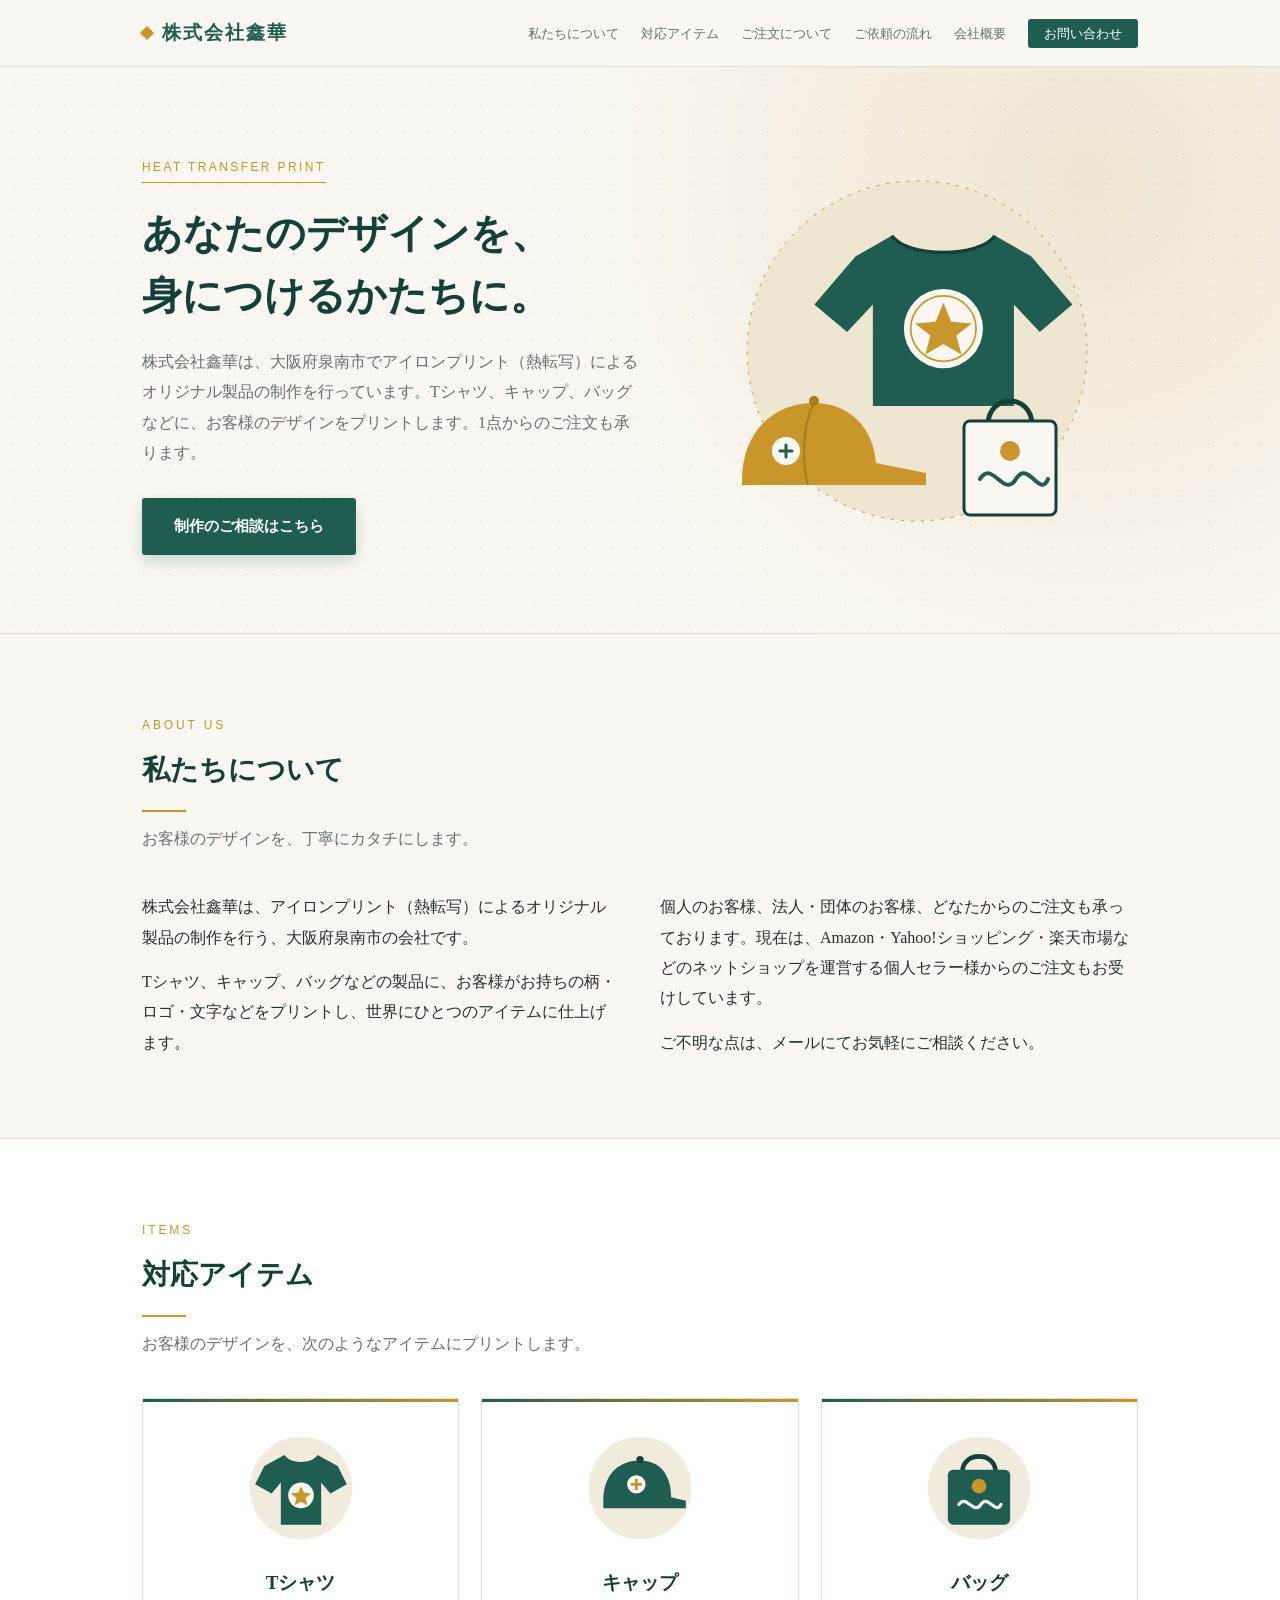
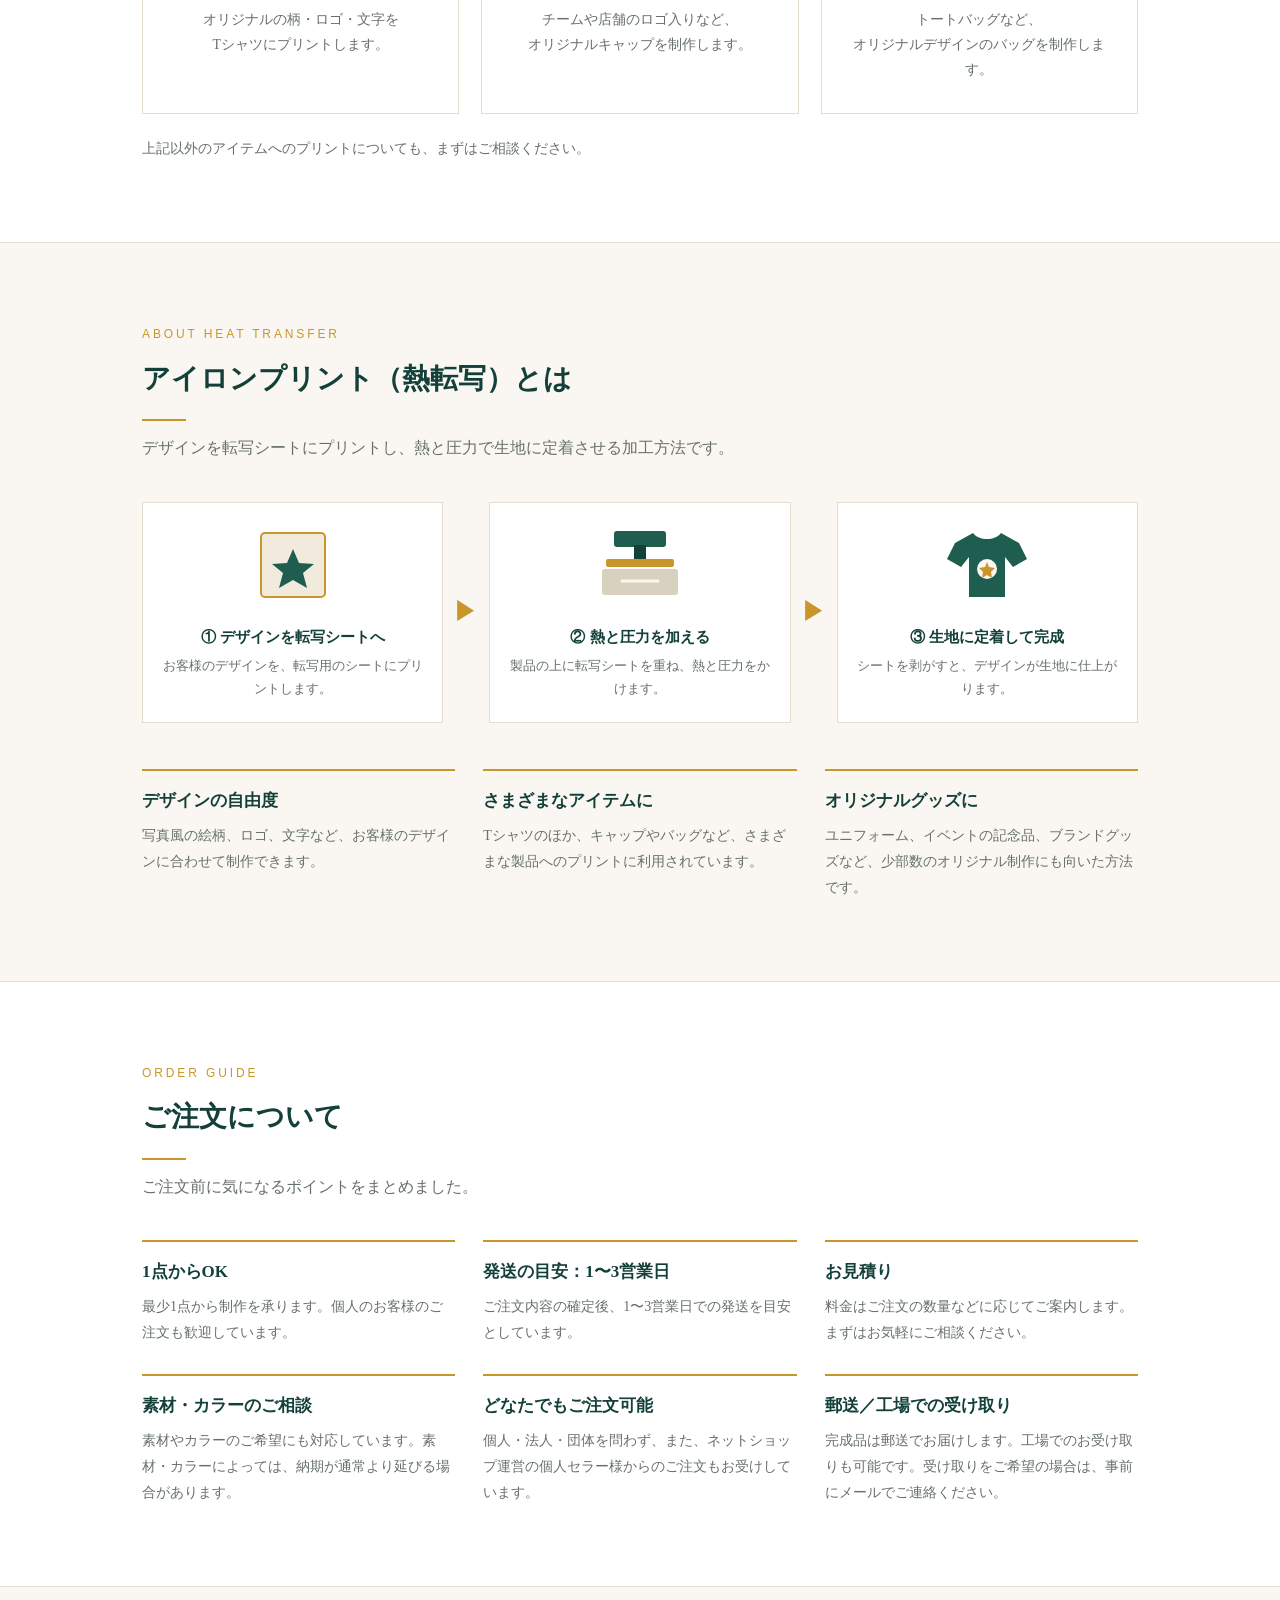
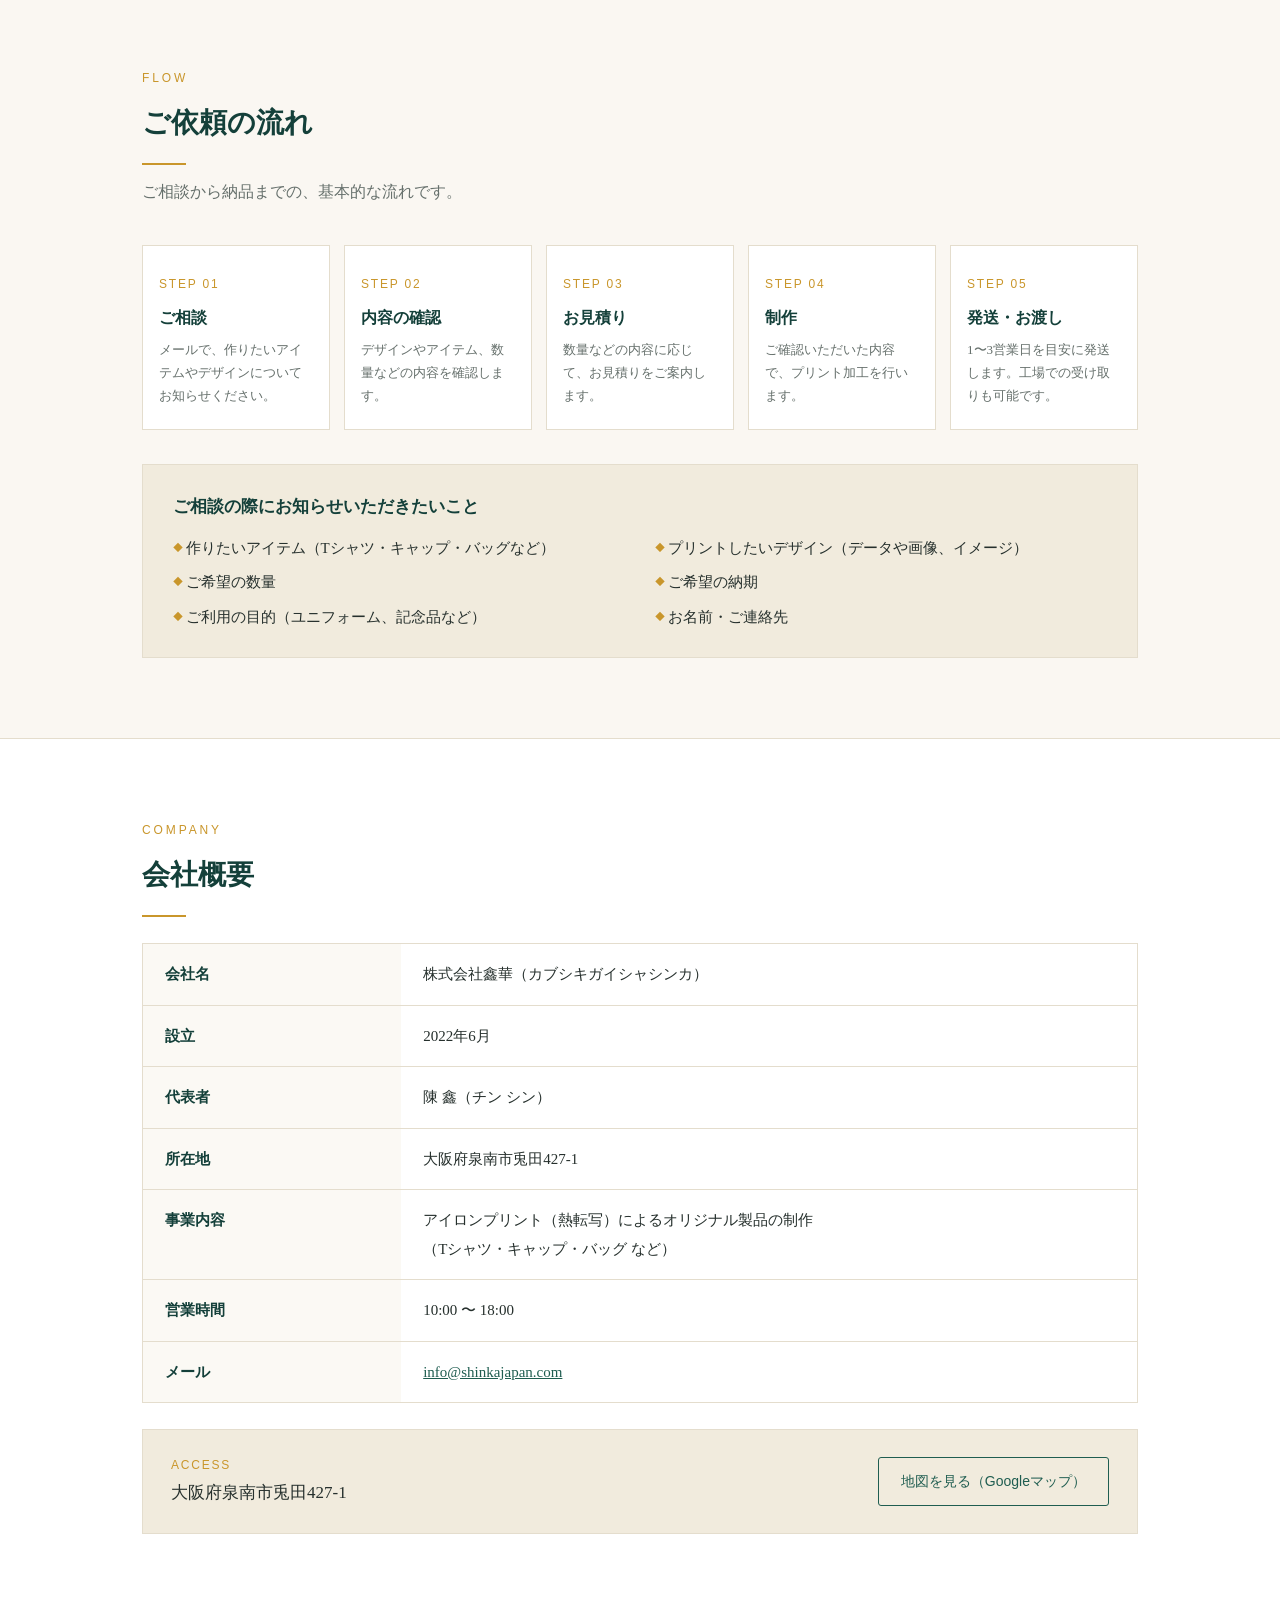
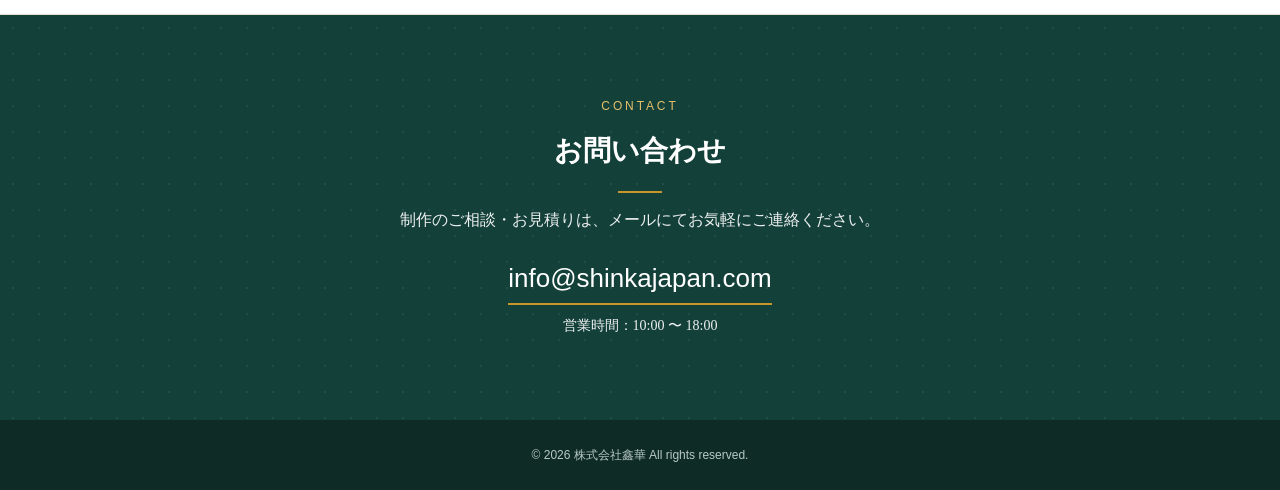
==== index.html @ 7b2f9fb3 "Add files via upload" ====
<!doctype html>
<html lang="ja">
<head>
<meta charset="utf-8">
<meta name="viewport" content="width=device-width, initial-scale=1">
<title>株式会社鑫華 | オリジナルアイロンプリント（熱転写）制作</title>
<meta name="description" content="大阪府泉南市の株式会社鑫華。Tシャツ・キャップ・バッグなどに、お客様のオリジナルデザインをプリントするアイロンプリント（熱転写）のオーダー制作を行っています。1点からご注文いただけます。">
<style>
:root{--ink:#26302d;--sub:#66706c;--paper:#faf7f2;--cream:#f1ebdd;--card:#fff;--green:#1f5d50;--green-d:#14403a;--gold:#c9962b;--line:#e4ddcd}
*{box-sizing:border-box;margin:0;padding:0}
html{scroll-behavior:smooth}
body{font-family:"Hiragino Mincho ProN","Yu Mincho","Noto Serif JP",serif;color:var(--ink);background:var(--paper);line-height:1.9}
.tag,nav,.btn,th,.step b,.num,.eyebrow,.ghost,footer,.access small,.pstep b{font-family:"Hiragino Sans","Hiragino Kaku Gothic ProN","Noto Sans JP","Yu Gothic",Meiryo,sans-serif}
a{color:inherit}
.wrap{max-width:1040px;margin:0 auto;padding:0 22px}

header{position:sticky;top:0;z-index:10;background:rgba(250,247,242,.96);border-bottom:1px solid var(--line);backdrop-filter:blur(4px)}
header .wrap{display:flex;justify-content:space-between;align-items:center;height:66px}
.logo{text-decoration:none;font-weight:700;font-size:19px;color:var(--green);letter-spacing:.1em;display:flex;align-items:center;gap:10px}
.logo i{display:inline-block;width:10px;height:10px;background:var(--gold);transform:rotate(45deg)}
nav a{margin-left:22px;font-size:13px;text-decoration:none;color:var(--sub);transition:color .2s}
nav a:hover{color:var(--green)}
nav a.cta{color:#fff;background:var(--green);padding:7px 16px;border-radius:3px}
nav a.cta:hover{background:var(--green-d);color:#fff}

.hero{position:relative;padding:84px 0 78px;border-bottom:1px solid var(--line);overflow:hidden;
 background:radial-gradient(circle at 85% 20%,#efe6d2 0,rgba(239,230,210,0) 45%),var(--paper)}
.hero::before{content:"";position:absolute;inset:0;background-image:radial-gradient(rgba(31,93,80,.09) 1.2px,transparent 1.3px);background-size:26px 26px;pointer-events:none}
.hero .wrap{position:relative;display:grid;grid-template-columns:1.1fr 1fr;gap:48px;align-items:center}
.tag{display:inline-block;font-size:12px;letter-spacing:.2em;color:var(--gold);border-bottom:1px solid var(--gold);padding-bottom:3px}
.hero h1{font-size:40px;line-height:1.55;margin:20px 0 20px;color:var(--green-d);font-weight:700}
.hero p{color:var(--sub);max-width:32em}
.btn{display:inline-block;margin-top:30px;padding:14px 32px;background:var(--green);color:#fff;text-decoration:none;font-size:15px;font-weight:700;border-radius:3px;box-shadow:0 6px 16px rgba(31,93,80,.22);transition:transform .2s,background .2s}
.btn:hover{background:var(--green-d);transform:translateY(-2px)}
.hero svg{width:100%;max-width:420px;justify-self:center;display:block}

section{padding:80px 0}
section.alt{background:#fff;border-top:1px solid var(--line);border-bottom:1px solid var(--line)}
.eyebrow{display:block;font-size:12px;letter-spacing:.24em;color:var(--gold)}
h2{font-size:28px;color:var(--green-d);margin:6px 0 12px;position:relative;padding-bottom:16px}
h2::after{content:"";position:absolute;left:0;bottom:0;width:44px;height:2px;background:var(--gold)}
.lead{color:var(--sub);max-width:42em;margin:12px 0 38px}
.center{text-align:center}
.center h2::after{left:50%;margin-left:-22px}
.two{display:grid;grid-template-columns:1fr 1fr;gap:40px;align-items:start}
.two p+p{margin-top:14px}

.cards{display:grid;grid-template-columns:repeat(3,1fr);gap:22px}
.card{background:var(--card);border:1px solid var(--line);padding:34px 24px 30px;text-align:center;position:relative;transition:transform .25s,box-shadow .25s}
.card:hover{transform:translateY(-4px);box-shadow:0 14px 28px rgba(20,64,58,.1)}
.card::before{content:"";position:absolute;left:0;top:0;width:100%;height:3px;background:linear-gradient(90deg,var(--green),var(--gold))}
.card svg{width:110px;height:110px;margin-bottom:12px}
.card h3{font-size:19px;color:var(--green-d);margin-bottom:6px}
.card p{font-size:14px;color:var(--sub);line-height:1.8}

.process{display:grid;grid-template-columns:1fr auto 1fr auto 1fr;gap:10px;align-items:center;margin-top:6px}
.pstep{text-align:center;background:#fff;border:1px solid var(--line);padding:22px 14px}
.pstep svg{width:96px;height:80px;margin-bottom:8px}
.pstep b{display:block;font-size:15px;color:var(--green-d)}
.pstep span{font-size:13px;color:var(--sub);display:block;line-height:1.7;margin-top:4px}
.parrow{color:var(--gold);font-size:26px;text-align:center}
.feat{display:grid;grid-template-columns:repeat(3,1fr);gap:28px}
.feat div{border-top:2px solid var(--gold);padding-top:14px}
.feat h3{font-size:17px;color:var(--green-d);margin-bottom:6px}
.feat p{font-size:14px;color:var(--sub);line-height:1.85}

.steps{display:grid;grid-template-columns:repeat(5,1fr);gap:14px}
.step{background:#fff;border:1px solid var(--line);padding:22px 16px;position:relative}
.step .num{font-size:12px;color:var(--gold);letter-spacing:.15em}
.step b{display:block;font-size:16px;color:var(--green-d);margin:4px 0 6px}
.step p{font-size:13px;color:var(--sub);line-height:1.75}
.prep{margin-top:34px;background:var(--cream);border:1px solid var(--line);padding:26px 30px}
.prep h3{font-size:17px;color:var(--green-d);margin-bottom:10px}
.prep ul{list-style:none;display:grid;grid-template-columns:1fr 1fr;gap:6px 30px;font-size:15px}
.prep li::before{content:"◆ ";color:var(--gold);font-size:10px;vertical-align:2px}

table{width:100%;border-collapse:collapse;background:#fff;border:1px solid var(--line)}
th,td{text-align:left;padding:16px 22px;border-bottom:1px solid var(--line);font-size:15px;vertical-align:top}
th{width:26%;background:#fbf9f4;color:var(--green-d);font-weight:600}
tr:last-child th,tr:last-child td{border-bottom:none}
td a{color:var(--green)}
.access{margin-top:26px;background:var(--cream);border:1px solid var(--line);padding:24px 28px;display:flex;justify-content:space-between;align-items:center;gap:20px;flex-wrap:wrap}
.access small{display:block;color:var(--gold);letter-spacing:.15em;font-size:12px}
.access span{font-size:17px}
.ghost{display:inline-block;padding:10px 22px;border:1px solid var(--green);color:var(--green);text-decoration:none;font-size:14px;border-radius:3px;transition:all .2s}
.ghost:hover{background:var(--green);color:#fff}

.contact{background:var(--green-d);color:#fff;text-align:center;position:relative;overflow:hidden}
.contact::before{content:"";position:absolute;inset:0;background-image:radial-gradient(rgba(255,255,255,.07) 1.2px,transparent 1.3px);background-size:26px 26px}
.contact .wrap{position:relative}
.contact h2{color:#fff}
.contact h2::after{left:50%;margin-left:-22px}
.contact .eyebrow{color:#e5c06a}
.contact p{opacity:.92}
.contact .mail{display:inline-block;margin:18px 0 8px;font-size:26px;color:#fff;text-decoration:none;border-bottom:2px solid var(--gold);font-family:"Hiragino Sans","Noto Sans JP",sans-serif;word-break:break-all}
footer{background:#0e2b26;color:#b9c9c4;text-align:center;font-size:12px;padding:24px 0}

@media(max-width:900px){.steps{grid-template-columns:1fr 1fr}.process{grid-template-columns:1fr}.parrow{transform:rotate(90deg);font-size:22px}}
@media(max-width:720px){
 nav a{display:none}
 nav a.cta{display:inline-block;margin-left:0;font-size:13px}
 .hero{padding:48px 0}
 .hero .wrap,.two{grid-template-columns:1fr}
 .hero h1{font-size:28px}
 .hero svg{max-width:300px}
 section{padding:54px 0}
 .cards,.feat{grid-template-columns:1fr}
 .prep ul{grid-template-columns:1fr}
 th,td{display:block;width:100%;padding:10px 16px}
 th{border-bottom:none;padding-bottom:0;background:#fff}
 .contact .mail{font-size:20px}
}
@media(max-width:420px){.steps{grid-template-columns:1fr}}
</style>
</head>
<body>
<header>
 <div class="wrap">
  <a class="logo" href="#top"><i></i>株式会社鑫華</a>
  <nav><a href="#about">私たちについて</a><a href="#items">対応アイテム</a><a href="#guide">ご注文について</a><a href="#flow">ご依頼の流れ</a><a href="#company">会社概要</a><a class="cta" href="#contact">お問い合わせ</a></nav>
 </div>
</header>

<main id="top">
<div class="hero">
 <div class="wrap">
  <div>
   <span class="tag">HEAT TRANSFER PRINT</span>
   <h1>あなたのデザインを、<br>身につけるかたちに。</h1>
   <p>株式会社鑫華は、大阪府泉南市でアイロンプリント（熱転写）によるオリジナル製品の制作を行っています。Tシャツ、キャップ、バッグなどに、お客様のデザインをプリントします。1点からのご注文も承ります。</p>
   <a class="btn" href="#contact">制作のご相談はこちら</a>
  </div>
  <svg viewBox="0 0 420 380" role="img" aria-label="Tシャツ、キャップ、バッグにプリントしたイメージ">
   <circle cx="215" cy="188" r="170" fill="#efe6d2"/>
   <circle cx="215" cy="188" r="170" fill="none" stroke="#c9962b" stroke-width="1" stroke-dasharray="3 7"/>
   <!-- T-shirt -->
   <g transform="translate(78 28) scale(.86)">
    <path d="M130 52 L88 76 L40 132 L78 164 L108 132 L108 250 L272 250 L272 132 L302 164 L340 132 L292 76 L250 52 C232 78 148 78 130 52Z" fill="#1f5d50"/>
    <path d="M130 52 C148 78 232 78 250 52" fill="none" stroke="#14403a" stroke-width="4"/>
    <circle cx="190" cy="160" r="46" fill="#faf7f2"/>
    <circle cx="190" cy="160" r="38" fill="none" stroke="#c9962b" stroke-width="2"/>
    <path d="M190 130 L199 152 L223 154 L205 168 L211 190 L190 178 L169 190 L175 168 L157 154 L181 152Z" fill="#c9962b"/>
   </g>
   <!-- Cap -->
   <g>
    <path d="M40 318 C40 266 74 240 112 240 C150 240 172 268 174 300 L224 310 L224 322 L40 322Z" fill="#c9962b"/>
    <path d="M112 240 C100 262 100 300 106 322" fill="none" stroke="#a97c1c" stroke-width="2"/>
    <circle cx="112" cy="238" r="5" fill="#a97c1c"/>
    <circle cx="84" cy="288" r="14" fill="#faf7f2"/>
    <path d="M78 288 L90 288 M84 282 L84 294" stroke="#1f5d50" stroke-width="3" stroke-linecap="round"/>
   </g>
   <!-- Tote bag -->
   <g>
    <path d="M286 262 C286 230 330 230 330 262" fill="none" stroke="#14403a" stroke-width="5"/>
    <rect x="262" y="258" width="92" height="94" rx="6" fill="#faf7f2" stroke="#14403a" stroke-width="3"/>
    <path d="M278 316 C290 296 302 336 314 316 C326 296 338 336 346 316" fill="none" stroke="#1f5d50" stroke-width="4" stroke-linecap="round"/>
    <circle cx="308" cy="288" r="10" fill="#c9962b"/>
   </g>
  </svg>
 </div>
</div>

<section id="about">
 <div class="wrap">
  <span class="eyebrow">ABOUT US</span>
  <h2>私たちについて</h2>
  <p class="lead">お客様のデザインを、丁寧にカタチにします。</p>
  <div class="two">
   <div>
    <p>株式会社鑫華は、アイロンプリント（熱転写）によるオリジナル製品の制作を行う、大阪府泉南市の会社です。</p>
    <p>Tシャツ、キャップ、バッグなどの製品に、お客様がお持ちの柄・ロゴ・文字などをプリントし、世界にひとつのアイテムに仕上げます。</p>
   </div>
   <div>
    <p>個人のお客様、法人・団体のお客様、どなたからのご注文も承っております。現在は、Amazon・Yahoo!ショッピング・楽天市場などのネットショップを運営する個人セラー様からのご注文もお受けしています。</p>
    <p>ご不明な点は、メールにてお気軽にご相談ください。</p>
   </div>
  </div>
 </div>
</section>

<section id="items" class="alt">
 <div class="wrap">
  <span class="eyebrow">ITEMS</span>
  <h2>対応アイテム</h2>
  <p class="lead">お客様のデザインを、次のようなアイテムにプリントします。</p>
  <div class="cards">
   <div class="card">
    <svg viewBox="0 0 120 120" aria-hidden="true"><circle cx="60" cy="60" r="56" fill="#f1ebdd"/><path d="M42 24 L20 36 L10 56 L28 66 L38 54 L38 100 L82 100 L82 54 L92 66 L110 56 L100 36 L78 24 C72 34 48 34 42 24Z" fill="#1f5d50"/><circle cx="60" cy="68" r="14" fill="#faf7f2"/><path d="M60 58 L63 65 L71 66 L65 71 L67 79 L60 75 L53 79 L55 71 L49 66 L57 65Z" fill="#c9962b"/></svg>
    <h3>Tシャツ</h3>
    <p>オリジナルの柄・ロゴ・文字を<br>Tシャツにプリントします。</p>
   </div>
   <div class="card">
    <svg viewBox="0 0 120 120" aria-hidden="true"><circle cx="60" cy="60" r="56" fill="#f1ebdd"/><path d="M20 74 C20 44 38 30 60 30 C82 30 94 46 94 70 L110 74 L110 82 L20 82Z" fill="#1f5d50"/><circle cx="60" cy="29" r="4" fill="#14403a"/><circle cx="56" cy="56" r="10" fill="#faf7f2"/><path d="M51 56 L61 56 M56 51 L56 61" stroke="#c9962b" stroke-width="3" stroke-linecap="round"/></svg>
    <h3>キャップ</h3>
    <p>チームや店舗のロゴ入りなど、<br>オリジナルキャップを制作します。</p>
   </div>
   <div class="card">
    <svg viewBox="0 0 120 120" aria-hidden="true"><circle cx="60" cy="60" r="56" fill="#f1ebdd"/><path d="M42 42 C42 20 78 20 78 42" fill="none" stroke="#14403a" stroke-width="5"/><rect x="26" y="40" width="68" height="60" rx="6" fill="#1f5d50"/><path d="M38 78 C46 66 54 90 62 78 C70 66 78 90 84 78" fill="none" stroke="#faf7f2" stroke-width="3.5" stroke-linecap="round"/><circle cx="60" cy="58" r="8" fill="#c9962b"/></svg>
    <h3>バッグ</h3>
    <p>トートバッグなど、<br>オリジナルデザインのバッグを制作します。</p>
   </div>
  </div>
  <p style="margin-top:22px;font-size:14px;color:var(--sub)">上記以外のアイテムへのプリントについても、まずはご相談ください。</p>
 </div>
</section>

<section id="about-print">
 <div class="wrap">
  <span class="eyebrow">ABOUT HEAT TRANSFER</span>
  <h2>アイロンプリント（熱転写）とは</h2>
  <p class="lead">デザインを転写シートにプリントし、熱と圧力で生地に定着させる加工方法です。</p>
  <div class="process">
   <div class="pstep">
    <svg viewBox="0 0 96 80" aria-hidden="true"><rect x="16" y="8" width="64" height="64" rx="4" fill="#f1ebdd" stroke="#c9962b" stroke-width="2"/><path d="M48 24 L54 38 L69 39 L58 48 L62 63 L48 55 L34 63 L38 48 L27 39 L42 38Z" fill="#1f5d50"/></svg>
    <b>① デザインを転写シートへ</b>
    <span>お客様のデザインを、転写用のシートにプリントします。</span>
   </div>
   <div class="parrow">▶</div>
   <div class="pstep">
    <svg viewBox="0 0 96 80" aria-hidden="true"><rect x="22" y="6" width="52" height="16" rx="3" fill="#1f5d50"/><rect x="42" y="20" width="12" height="14" fill="#14403a"/><rect x="14" y="34" width="68" height="8" rx="2" fill="#c9962b"/><rect x="10" y="44" width="76" height="26" rx="3" fill="#d9d1c0"/><path d="M30 56 H66" stroke="#faf7f2" stroke-width="3" stroke-linecap="round"/></svg>
    <b>② 熱と圧力を加える</b>
    <span>製品の上に転写シートを重ね、熱と圧力をかけます。</span>
   </div>
   <div class="parrow">▶</div>
   <div class="pstep">
    <svg viewBox="0 0 96 80" aria-hidden="true"><path d="M34 8 L16 18 L8 34 L22 42 L30 32 L30 72 L66 72 L66 32 L74 42 L88 34 L80 18 L62 8 C56 16 40 16 34 8Z" fill="#1f5d50"/><circle cx="48" cy="44" r="10" fill="#faf7f2"/><path d="M48 37 L50 42 L56 43 L52 47 L53 53 L48 50 L43 53 L44 47 L40 43 L46 42Z" fill="#c9962b"/></svg>
    <b>③ 生地に定着して完成</b>
    <span>シートを剥がすと、デザインが生地に仕上がります。</span>
   </div>
  </div>
  <div class="feat" style="margin-top:46px">
   <div>
    <h3>デザインの自由度</h3>
    <p>写真風の絵柄、ロゴ、文字など、お客様のデザインに合わせて制作できます。</p>
   </div>
   <div>
    <h3>さまざまなアイテムに</h3>
    <p>Tシャツのほか、キャップやバッグなど、さまざまな製品へのプリントに利用されています。</p>
   </div>
   <div>
    <h3>オリジナルグッズに</h3>
    <p>ユニフォーム、イベントの記念品、ブランドグッズなど、少部数のオリジナル制作にも向いた方法です。</p>
   </div>
  </div>
 </div>
</section>

<section id="guide" class="alt">
 <div class="wrap">
  <span class="eyebrow">ORDER GUIDE</span>
  <h2>ご注文について</h2>
  <p class="lead">ご注文前に気になるポイントをまとめました。</p>
  <div class="feat">
   <div>
    <h3>1点からOK</h3>
    <p>最少1点から制作を承ります。個人のお客様のご注文も歓迎しています。</p>
   </div>
   <div>
    <h3>発送の目安：1〜3営業日</h3>
    <p>ご注文内容の確定後、1〜3営業日での発送を目安としています。</p>
   </div>
   <div>
    <h3>お見積り</h3>
    <p>料金はご注文の数量などに応じてご案内します。まずはお気軽にご相談ください。</p>
   </div>
   <div>
    <h3>素材・カラーのご相談</h3>
    <p>素材やカラーのご希望にも対応しています。素材・カラーによっては、納期が通常より延びる場合があります。</p>
   </div>
   <div>
    <h3>どなたでもご注文可能</h3>
    <p>個人・法人・団体を問わず、また、ネットショップ運営の個人セラー様からのご注文もお受けしています。</p>
   </div>
   <div>
    <h3>郵送／工場での受け取り</h3>
    <p>完成品は郵送でお届けします。工場でのお受け取りも可能です。受け取りをご希望の場合は、事前にメールでご連絡ください。</p>
   </div>
  </div>
 </div>
</section>

<section id="flow">
 <div class="wrap">
  <span class="eyebrow">FLOW</span>
  <h2>ご依頼の流れ</h2>
  <p class="lead">ご相談から納品までの、基本的な流れです。</p>
  <div class="steps">
   <div class="step"><span class="num">STEP 01</span><b>ご相談</b><p>メールで、作りたいアイテムやデザインについてお知らせください。</p></div>
   <div class="step"><span class="num">STEP 02</span><b>内容の確認</b><p>デザインやアイテム、数量などの内容を確認します。</p></div>
   <div class="step"><span class="num">STEP 03</span><b>お見積り</b><p>数量などの内容に応じて、お見積りをご案内します。</p></div>
   <div class="step"><span class="num">STEP 04</span><b>制作</b><p>ご確認いただいた内容で、プリント加工を行います。</p></div>
   <div class="step"><span class="num">STEP 05</span><b>発送・お渡し</b><p>1〜3営業日を目安に発送します。工場での受け取りも可能です。</p></div>
  </div>
  <div class="prep">
   <h3>ご相談の際にお知らせいただきたいこと</h3>
   <ul>
    <li>作りたいアイテム（Tシャツ・キャップ・バッグなど）</li>
    <li>プリントしたいデザイン（データや画像、イメージ）</li>
    <li>ご希望の数量</li>
    <li>ご希望の納期</li>
    <li>ご利用の目的（ユニフォーム、記念品など）</li>
    <li>お名前・ご連絡先</li>
   </ul>
  </div>
 </div>
</section>

<section id="company" class="alt">
 <div class="wrap">
  <span class="eyebrow">COMPANY</span>
  <h2>会社概要</h2>
  <table style="margin-top:26px">
   <tr><th>会社名</th><td>株式会社鑫華（カブシキガイシャシンカ）</td></tr>
   <tr><th>設立</th><td>2022年6月</td></tr>
   <tr><th>代表者</th><td>陳 鑫（チン シン）</td></tr>
   <tr><th>所在地</th><td>大阪府泉南市兎田427-1</td></tr>
   <tr><th>事業内容</th><td>アイロンプリント（熱転写）によるオリジナル製品の制作<br>（Tシャツ・キャップ・バッグ など）</td></tr>
   <tr><th>営業時間</th><td>10:00 〜 18:00</td></tr>
   <tr><th>メール</th><td><a href="mailto:info@shinkajapan.com">info@shinkajapan.com</a></td></tr>
  </table>
  <div class="access">
   <div><small>ACCESS</small><span>大阪府泉南市兎田427-1</span></div>
   <a class="ghost" href="https://www.google.com/maps/search/?api=1&query=%E5%A4%A7%E9%98%AA%E5%BA%9C%E6%B3%89%E5%8D%97%E5%B8%82%E5%85%8E%E7%94%B0427-1" target="_blank" rel="noopener">地図を見る（Googleマップ）</a>
  </div>
 </div>
</section>

<section id="contact" class="contact">
 <div class="wrap">
  <span class="eyebrow">CONTACT</span>
  <h2 style="display:inline-block">お問い合わせ</h2>
  <p>制作のご相談・お見積りは、メールにてお気軽にご連絡ください。</p>
  <a class="mail" href="mailto:info@shinkajapan.com">info@shinkajapan.com</a>
  <p style="font-size:14px">営業時間：10:00 〜 18:00</p>
 </div>
</section>
</main>

<footer>© 2026 株式会社鑫華 All rights reserved.</footer>
</body>
</html>
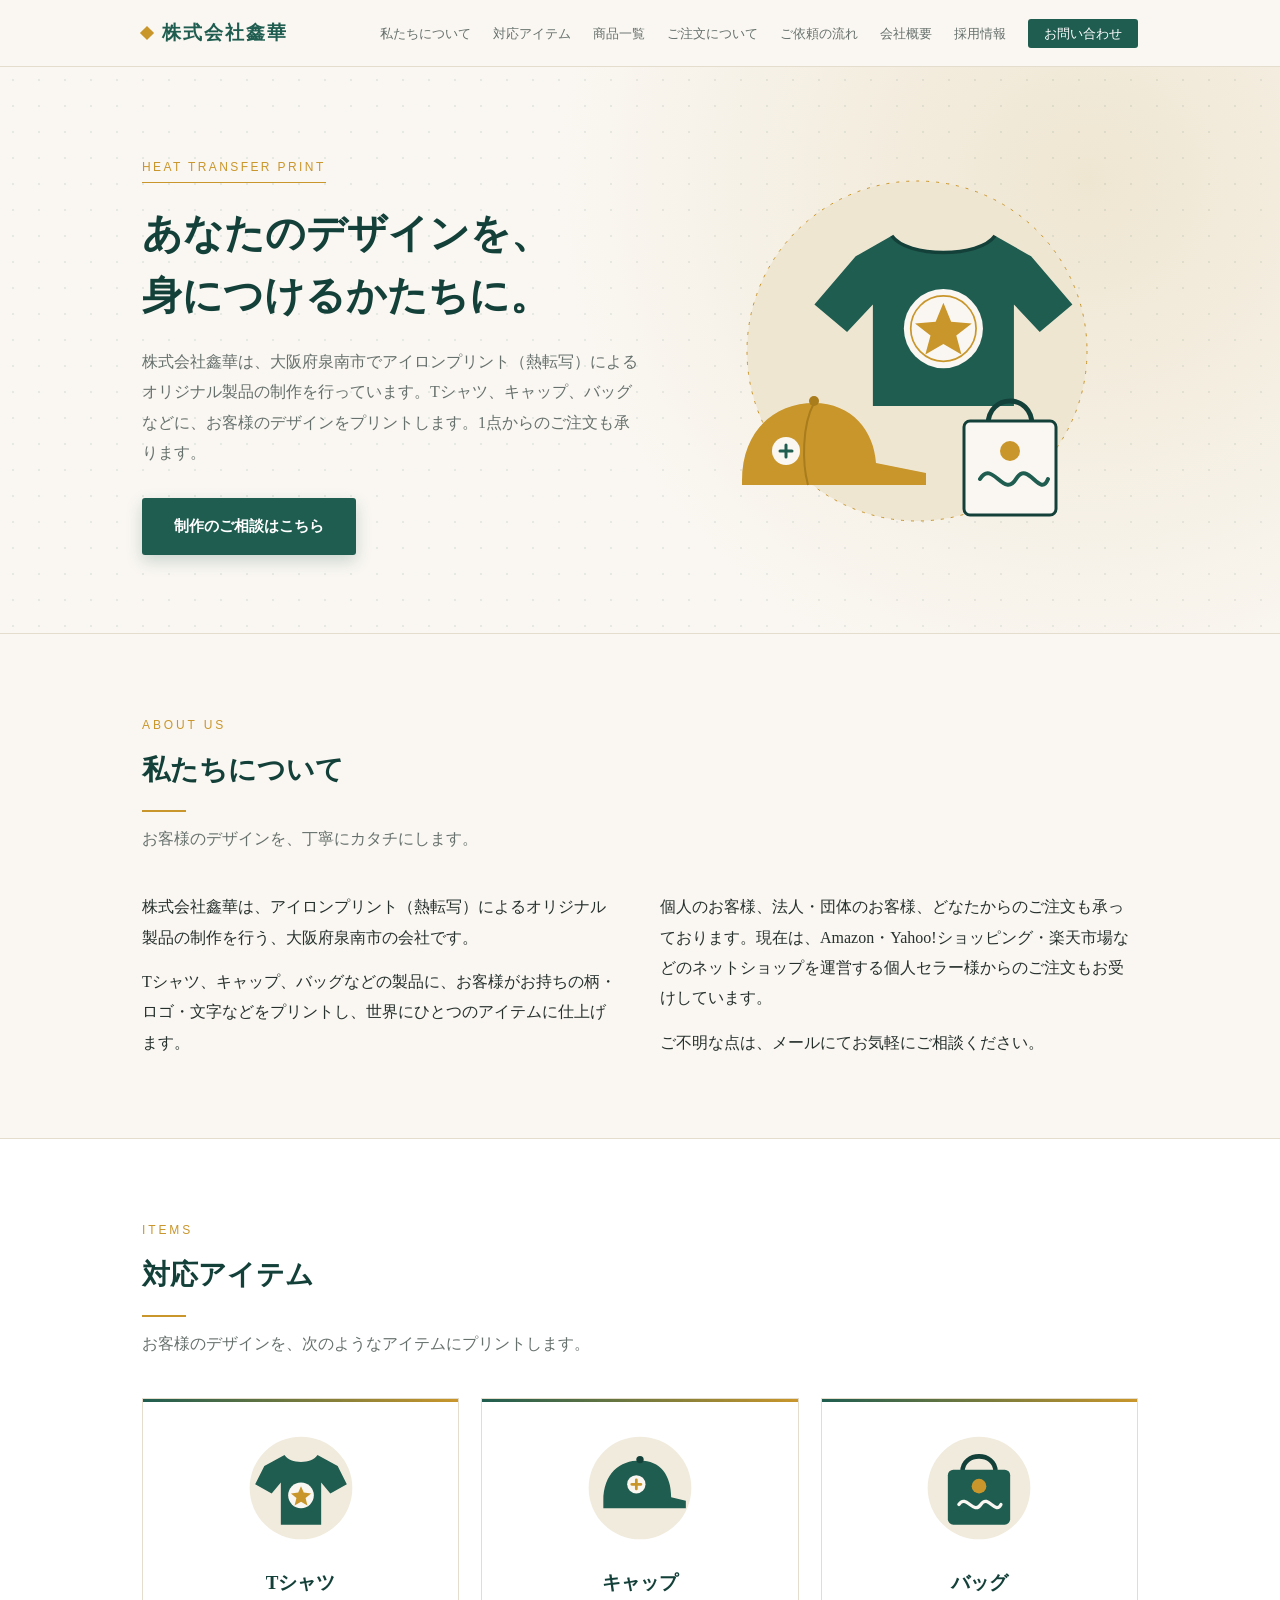
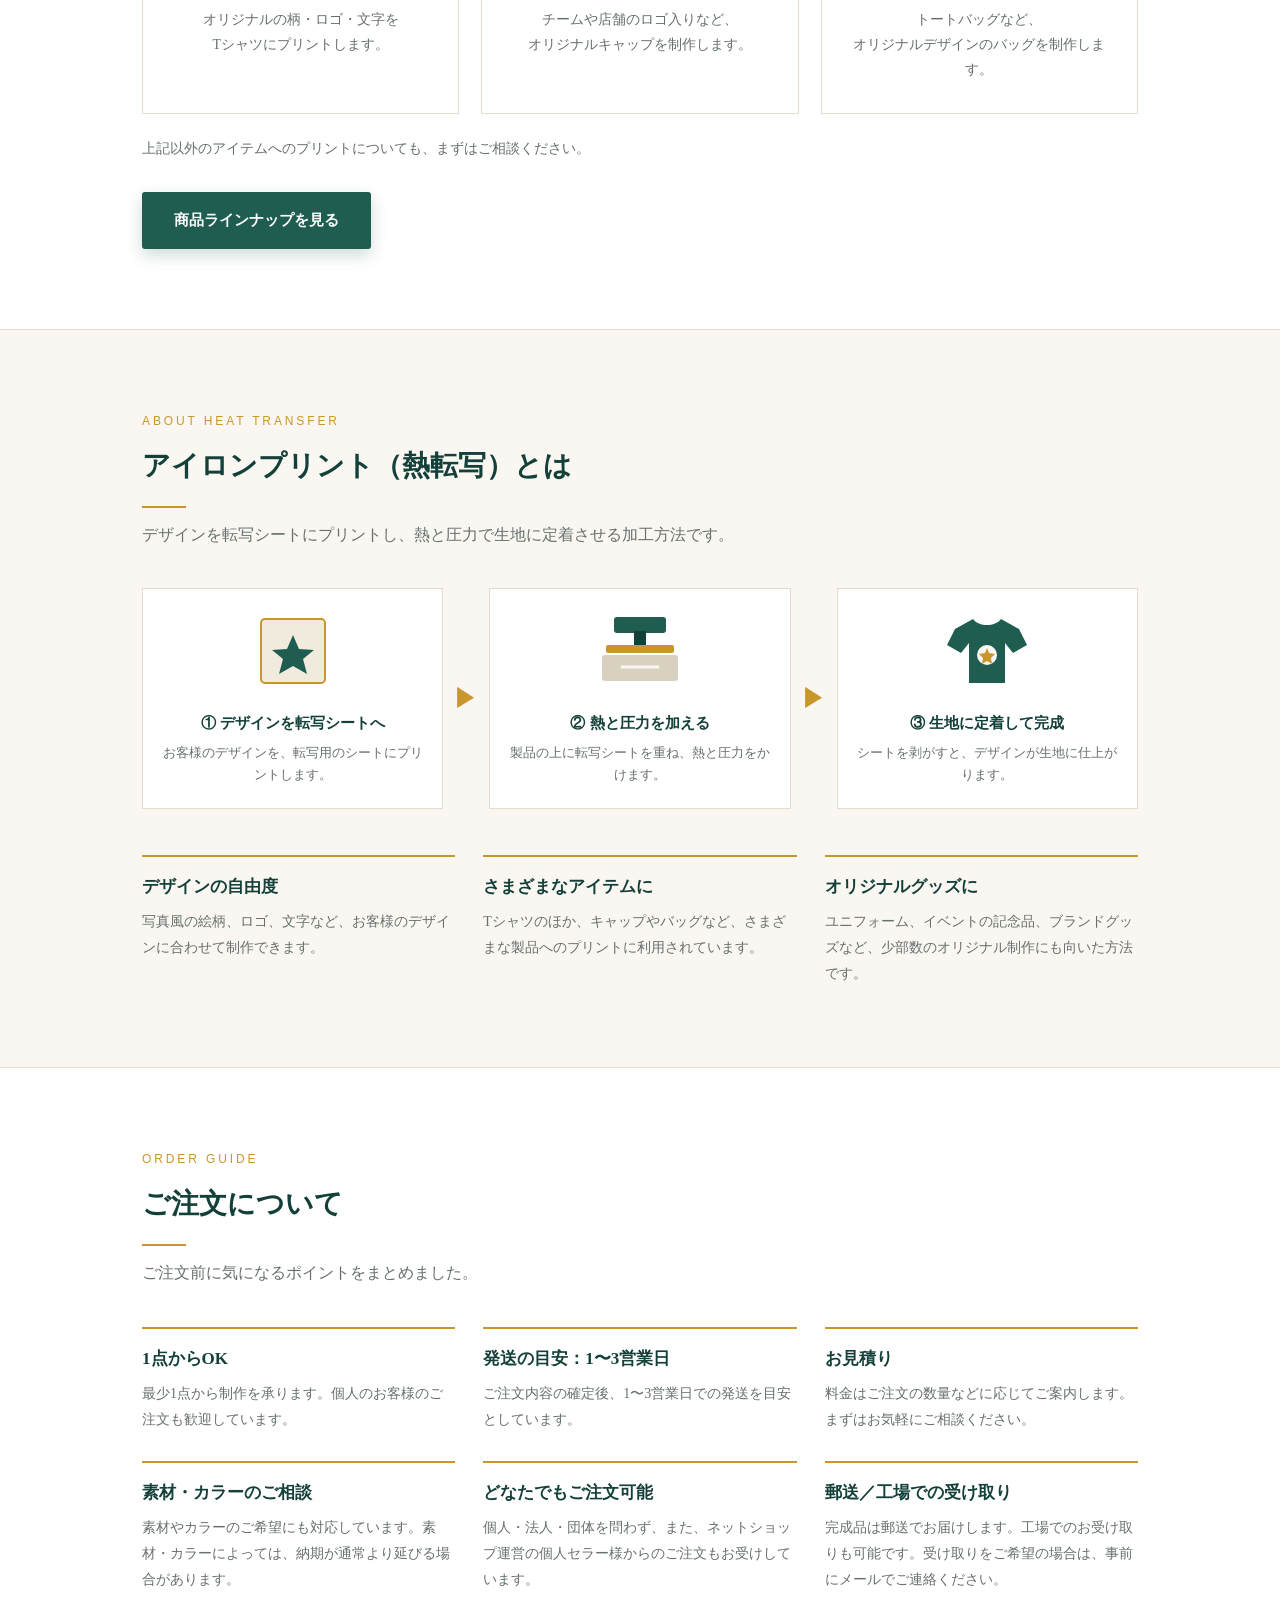
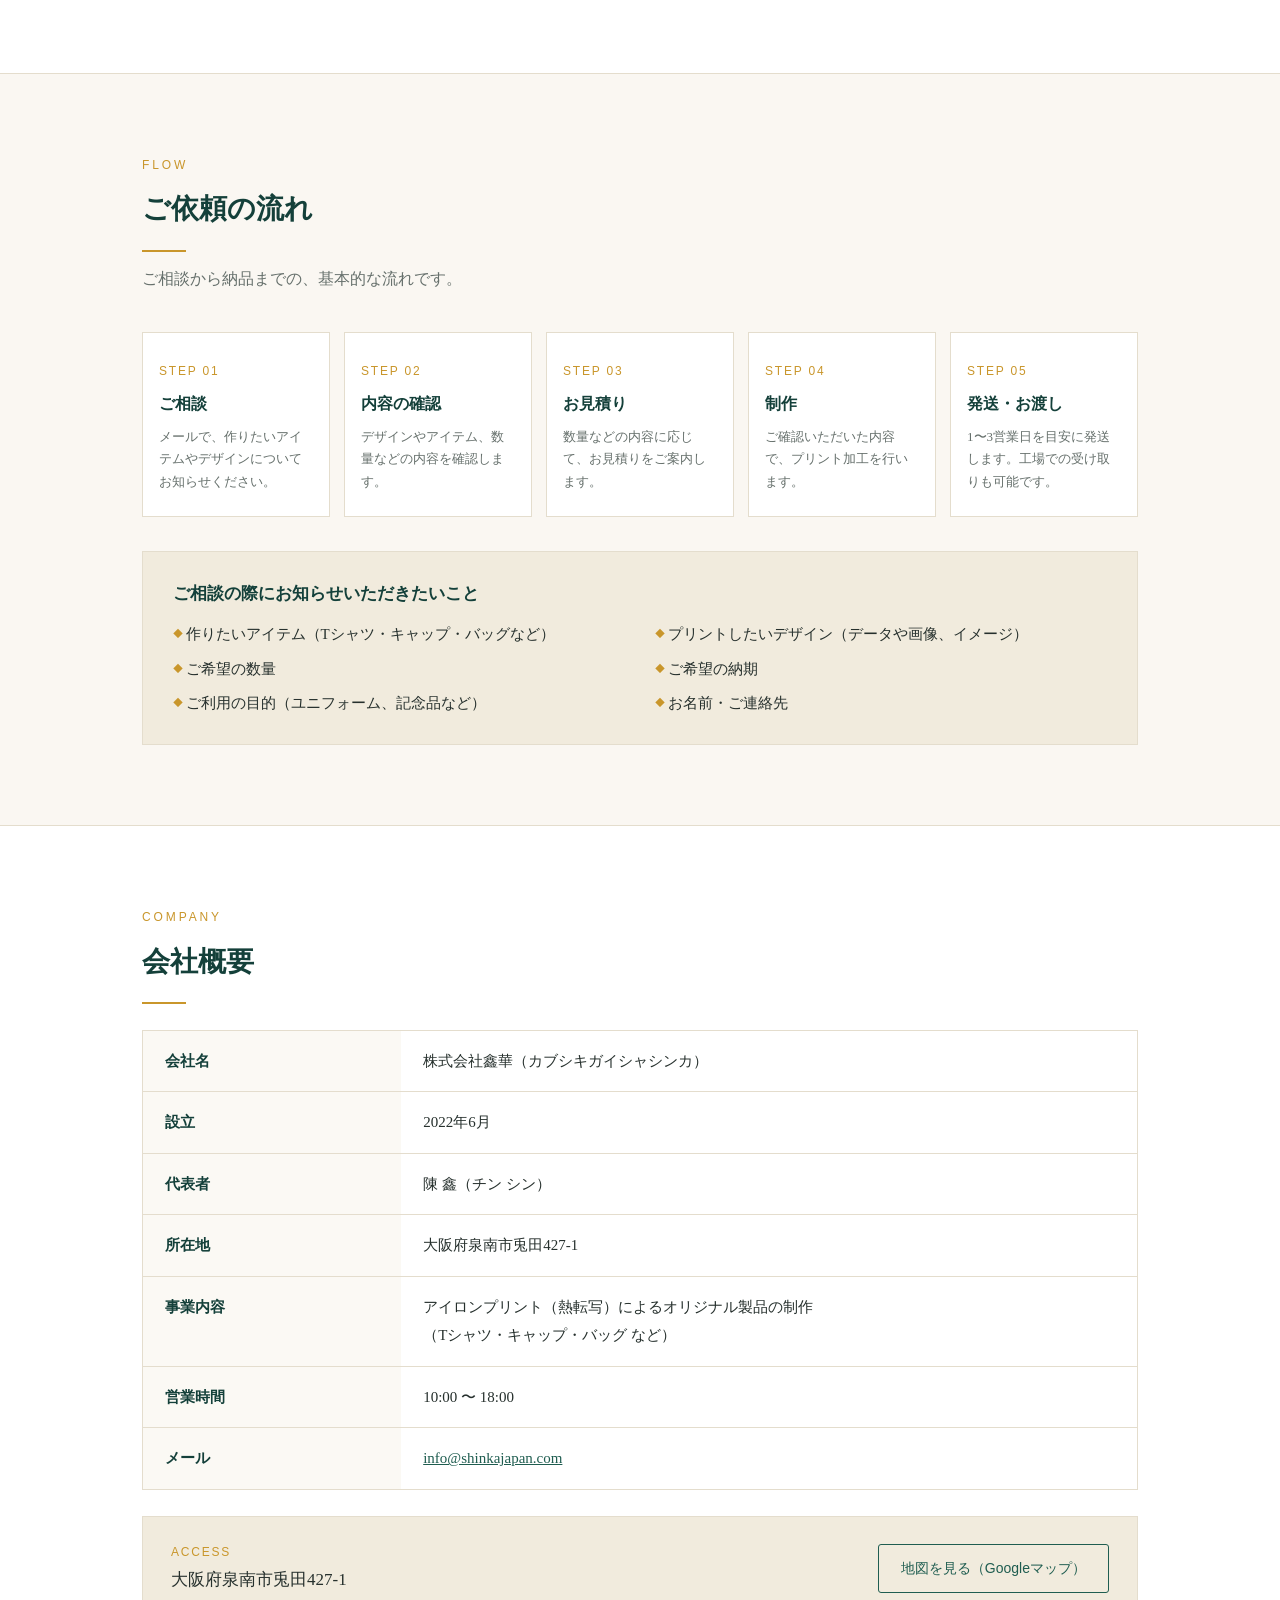
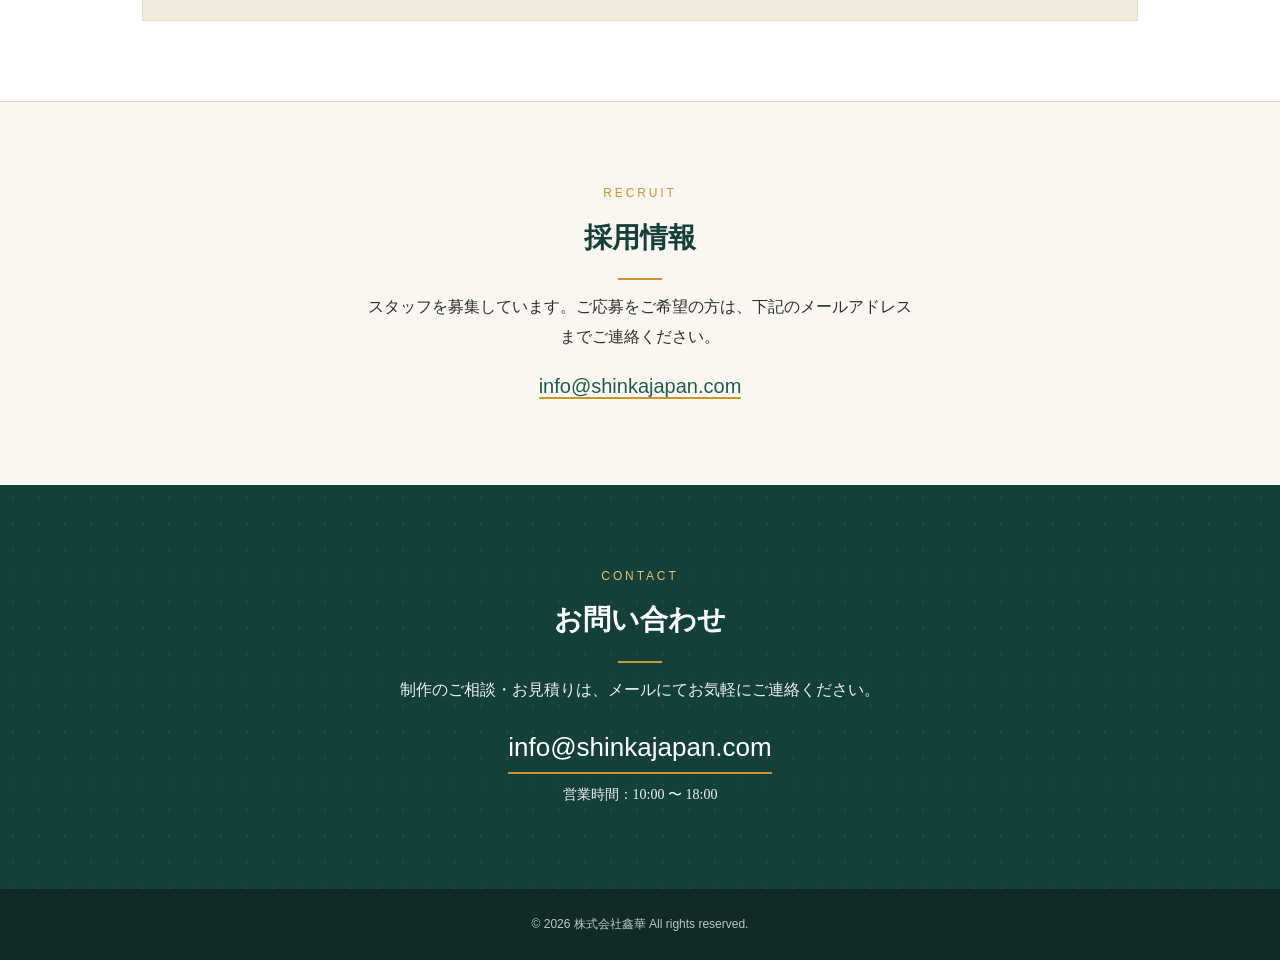
==== commit 81cf5083: "Add files via upload" ====
--- a/index.html
+++ b/index.html
@@ -117,7 +117,7 @@
 <header>
  <div class="wrap">
   <a class="logo" href="#top"><i></i>株式会社鑫華</a>
-  <nav><a href="#about">私たちについて</a><a href="#items">対応アイテム</a><a href="#guide">ご注文について</a><a href="#flow">ご依頼の流れ</a><a href="#company">会社概要</a><a class="cta" href="#contact">お問い合わせ</a></nav>
+  <nav><a href="#about">私たちについて</a><a href="#items">対応アイテム</a><a href="products.html">商品一覧</a><a href="#guide">ご注文について</a><a href="#flow">ご依頼の流れ</a><a href="#company">会社概要</a><a href="#recruit">採用情報</a><a class="cta" href="#contact">お問い合わせ</a></nav>
  </div>
 </header>
 
@@ -201,6 +201,7 @@
    </div>
   </div>
   <p style="margin-top:22px;font-size:14px;color:var(--sub)">上記以外のアイテムへのプリントについても、まずはご相談ください。</p>
+  <a class="btn" href="products.html">商品ラインナップを見る</a>
  </div>
 </section>
 
@@ -325,6 +326,15 @@
  </div>
 </section>
 
+<section id="recruit" class="center">
+ <div class="wrap">
+  <span class="eyebrow">RECRUIT</span>
+  <h2>採用情報</h2>
+  <p style="max-width:34em;margin:6px auto 0">スタッフを募集しています。ご応募をご希望の方は、下記のメールアドレスまでご連絡ください。</p>
+  <p style="margin-top:14px"><a href="mailto:info@shinkajapan.com?subject=%E6%8E%A1%E7%94%A8%E3%81%AB%E3%81%A4%E3%81%84%E3%81%A6" style="font-family:'Hiragino Sans','Noto Sans JP',sans-serif;font-size:20px;color:var(--green);text-decoration:none;border-bottom:2px solid var(--gold)">info@shinkajapan.com</a></p>
+ </div>
+</section>
+
 <section id="contact" class="contact">
  <div class="wrap">
   <span class="eyebrow">CONTACT</span>
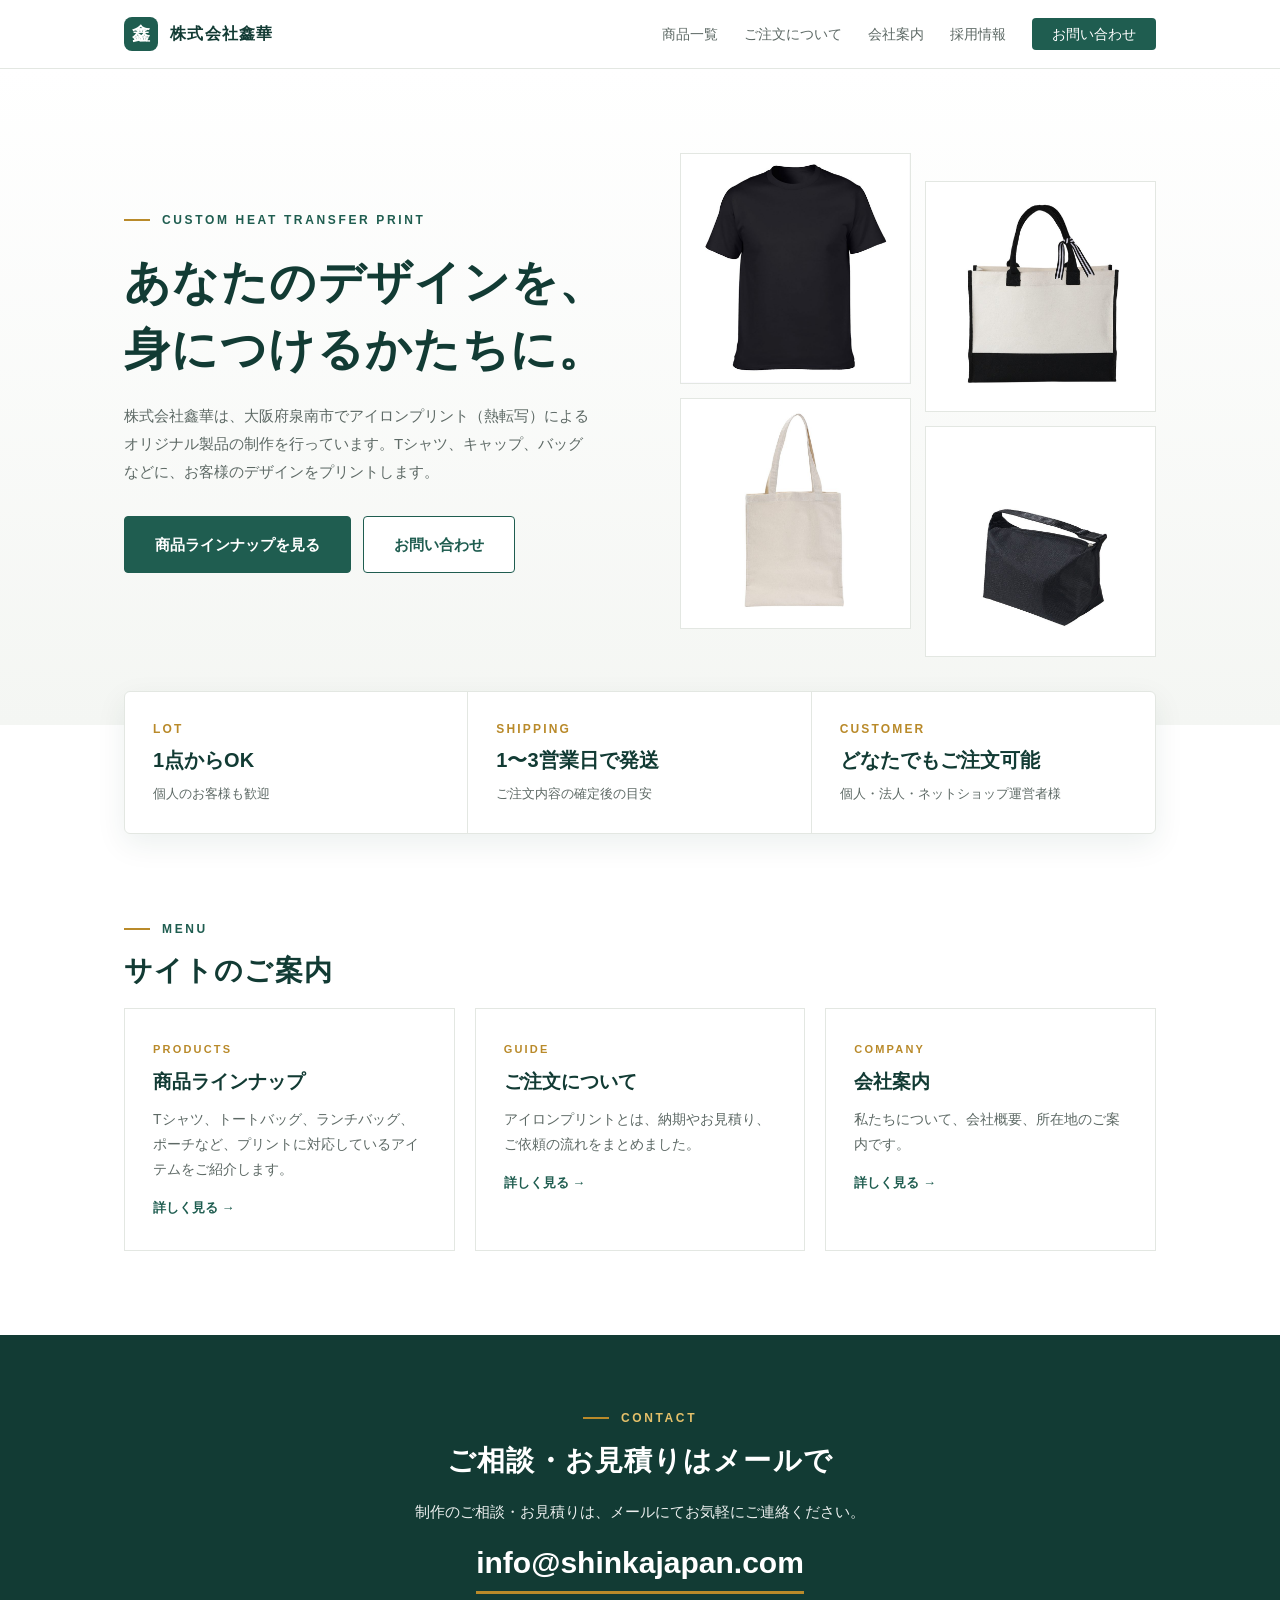
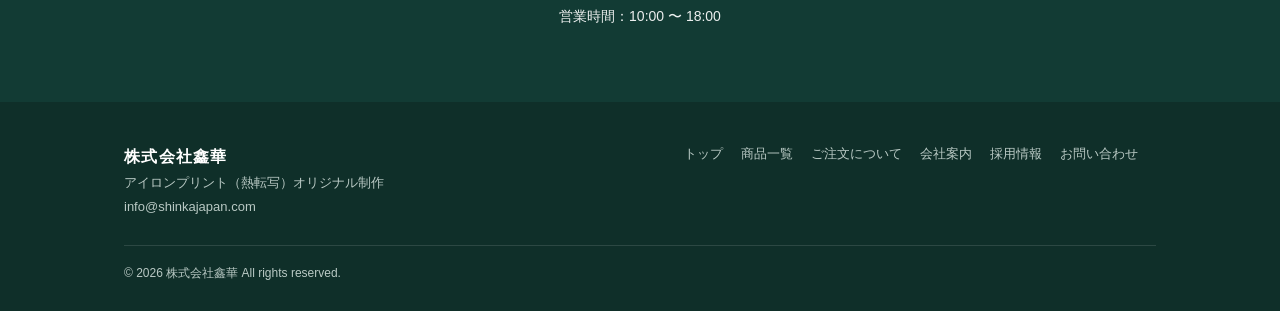
==== commit 2a4cf8d4: "Add files via upload" ====
--- a/index.html
+++ b/index.html
@@ -5,347 +5,66 @@
 <meta name="viewport" content="width=device-width, initial-scale=1">
 <title>株式会社鑫華 | オリジナルアイロンプリント（熱転写）制作</title>
 <meta name="description" content="大阪府泉南市の株式会社鑫華。Tシャツ・キャップ・バッグなどに、お客様のオリジナルデザインをプリントするアイロンプリント（熱転写）のオーダー制作を行っています。1点からご注文いただけます。">
-<style>
-:root{--ink:#26302d;--sub:#66706c;--paper:#faf7f2;--cream:#f1ebdd;--card:#fff;--green:#1f5d50;--green-d:#14403a;--gold:#c9962b;--line:#e4ddcd}
-*{box-sizing:border-box;margin:0;padding:0}
-html{scroll-behavior:smooth}
-body{font-family:"Hiragino Mincho ProN","Yu Mincho","Noto Serif JP",serif;color:var(--ink);background:var(--paper);line-height:1.9}
-.tag,nav,.btn,th,.step b,.num,.eyebrow,.ghost,footer,.access small,.pstep b{font-family:"Hiragino Sans","Hiragino Kaku Gothic ProN","Noto Sans JP","Yu Gothic",Meiryo,sans-serif}
-a{color:inherit}
-.wrap{max-width:1040px;margin:0 auto;padding:0 22px}
-
-header{position:sticky;top:0;z-index:10;background:rgba(250,247,242,.96);border-bottom:1px solid var(--line);backdrop-filter:blur(4px)}
-header .wrap{display:flex;justify-content:space-between;align-items:center;height:66px}
-.logo{text-decoration:none;font-weight:700;font-size:19px;color:var(--green);letter-spacing:.1em;display:flex;align-items:center;gap:10px}
-.logo i{display:inline-block;width:10px;height:10px;background:var(--gold);transform:rotate(45deg)}
-nav a{margin-left:22px;font-size:13px;text-decoration:none;color:var(--sub);transition:color .2s}
-nav a:hover{color:var(--green)}
-nav a.cta{color:#fff;background:var(--green);padding:7px 16px;border-radius:3px}
-nav a.cta:hover{background:var(--green-d);color:#fff}
-
-.hero{position:relative;padding:84px 0 78px;border-bottom:1px solid var(--line);overflow:hidden;
- background:radial-gradient(circle at 85% 20%,#efe6d2 0,rgba(239,230,210,0) 45%),var(--paper)}
-.hero::before{content:"";position:absolute;inset:0;background-image:radial-gradient(rgba(31,93,80,.09) 1.2px,transparent 1.3px);background-size:26px 26px;pointer-events:none}
-.hero .wrap{position:relative;display:grid;grid-template-columns:1.1fr 1fr;gap:48px;align-items:center}
-.tag{display:inline-block;font-size:12px;letter-spacing:.2em;color:var(--gold);border-bottom:1px solid var(--gold);padding-bottom:3px}
-.hero h1{font-size:40px;line-height:1.55;margin:20px 0 20px;color:var(--green-d);font-weight:700}
-.hero p{color:var(--sub);max-width:32em}
-.btn{display:inline-block;margin-top:30px;padding:14px 32px;background:var(--green);color:#fff;text-decoration:none;font-size:15px;font-weight:700;border-radius:3px;box-shadow:0 6px 16px rgba(31,93,80,.22);transition:transform .2s,background .2s}
-.btn:hover{background:var(--green-d);transform:translateY(-2px)}
-.hero svg{width:100%;max-width:420px;justify-self:center;display:block}
-
-section{padding:80px 0}
-section.alt{background:#fff;border-top:1px solid var(--line);border-bottom:1px solid var(--line)}
-.eyebrow{display:block;font-size:12px;letter-spacing:.24em;color:var(--gold)}
-h2{font-size:28px;color:var(--green-d);margin:6px 0 12px;position:relative;padding-bottom:16px}
-h2::after{content:"";position:absolute;left:0;bottom:0;width:44px;height:2px;background:var(--gold)}
-.lead{color:var(--sub);max-width:42em;margin:12px 0 38px}
-.center{text-align:center}
-.center h2::after{left:50%;margin-left:-22px}
-.two{display:grid;grid-template-columns:1fr 1fr;gap:40px;align-items:start}
-.two p+p{margin-top:14px}
-
-.cards{display:grid;grid-template-columns:repeat(3,1fr);gap:22px}
-.card{background:var(--card);border:1px solid var(--line);padding:34px 24px 30px;text-align:center;position:relative;transition:transform .25s,box-shadow .25s}
-.card:hover{transform:translateY(-4px);box-shadow:0 14px 28px rgba(20,64,58,.1)}
-.card::before{content:"";position:absolute;left:0;top:0;width:100%;height:3px;background:linear-gradient(90deg,var(--green),var(--gold))}
-.card svg{width:110px;height:110px;margin-bottom:12px}
-.card h3{font-size:19px;color:var(--green-d);margin-bottom:6px}
-.card p{font-size:14px;color:var(--sub);line-height:1.8}
-
-.process{display:grid;grid-template-columns:1fr auto 1fr auto 1fr;gap:10px;align-items:center;margin-top:6px}
-.pstep{text-align:center;background:#fff;border:1px solid var(--line);padding:22px 14px}
-.pstep svg{width:96px;height:80px;margin-bottom:8px}
-.pstep b{display:block;font-size:15px;color:var(--green-d)}
-.pstep span{font-size:13px;color:var(--sub);display:block;line-height:1.7;margin-top:4px}
-.parrow{color:var(--gold);font-size:26px;text-align:center}
-.feat{display:grid;grid-template-columns:repeat(3,1fr);gap:28px}
-.feat div{border-top:2px solid var(--gold);padding-top:14px}
-.feat h3{font-size:17px;color:var(--green-d);margin-bottom:6px}
-.feat p{font-size:14px;color:var(--sub);line-height:1.85}
-
-.steps{display:grid;grid-template-columns:repeat(5,1fr);gap:14px}
-.step{background:#fff;border:1px solid var(--line);padding:22px 16px;position:relative}
-.step .num{font-size:12px;color:var(--gold);letter-spacing:.15em}
-.step b{display:block;font-size:16px;color:var(--green-d);margin:4px 0 6px}
-.step p{font-size:13px;color:var(--sub);line-height:1.75}
-.prep{margin-top:34px;background:var(--cream);border:1px solid var(--line);padding:26px 30px}
-.prep h3{font-size:17px;color:var(--green-d);margin-bottom:10px}
-.prep ul{list-style:none;display:grid;grid-template-columns:1fr 1fr;gap:6px 30px;font-size:15px}
-.prep li::before{content:"◆ ";color:var(--gold);font-size:10px;vertical-align:2px}
-
-table{width:100%;border-collapse:collapse;background:#fff;border:1px solid var(--line)}
-th,td{text-align:left;padding:16px 22px;border-bottom:1px solid var(--line);font-size:15px;vertical-align:top}
-th{width:26%;background:#fbf9f4;color:var(--green-d);font-weight:600}
-tr:last-child th,tr:last-child td{border-bottom:none}
-td a{color:var(--green)}
-.access{margin-top:26px;background:var(--cream);border:1px solid var(--line);padding:24px 28px;display:flex;justify-content:space-between;align-items:center;gap:20px;flex-wrap:wrap}
-.access small{display:block;color:var(--gold);letter-spacing:.15em;font-size:12px}
-.access span{font-size:17px}
-.ghost{display:inline-block;padding:10px 22px;border:1px solid var(--green);color:var(--green);text-decoration:none;font-size:14px;border-radius:3px;transition:all .2s}
-.ghost:hover{background:var(--green);color:#fff}
-
-.contact{background:var(--green-d);color:#fff;text-align:center;position:relative;overflow:hidden}
-.contact::before{content:"";position:absolute;inset:0;background-image:radial-gradient(rgba(255,255,255,.07) 1.2px,transparent 1.3px);background-size:26px 26px}
-.contact .wrap{position:relative}
-.contact h2{color:#fff}
-.contact h2::after{left:50%;margin-left:-22px}
-.contact .eyebrow{color:#e5c06a}
-.contact p{opacity:.92}
-.contact .mail{display:inline-block;margin:18px 0 8px;font-size:26px;color:#fff;text-decoration:none;border-bottom:2px solid var(--gold);font-family:"Hiragino Sans","Noto Sans JP",sans-serif;word-break:break-all}
-footer{background:#0e2b26;color:#b9c9c4;text-align:center;font-size:12px;padding:24px 0}
-
-@media(max-width:900px){.steps{grid-template-columns:1fr 1fr}.process{grid-template-columns:1fr}.parrow{transform:rotate(90deg);font-size:22px}}
-@media(max-width:720px){
- nav a{display:none}
- nav a.cta{display:inline-block;margin-left:0;font-size:13px}
- .hero{padding:48px 0}
- .hero .wrap,.two{grid-template-columns:1fr}
- .hero h1{font-size:28px}
- .hero svg{max-width:300px}
- section{padding:54px 0}
- .cards,.feat{grid-template-columns:1fr}
- .prep ul{grid-template-columns:1fr}
- th,td{display:block;width:100%;padding:10px 16px}
- th{border-bottom:none;padding-bottom:0;background:#fff}
- .contact .mail{font-size:20px}
-}
-@media(max-width:420px){.steps{grid-template-columns:1fr}}
-</style>
+<meta name="theme-color" content="#1f5d50">
+<link rel="icon" href="favicon.svg" type="image/svg+xml">
+<link rel="stylesheet" href="style.css">
 </head>
 <body>
 <header>
  <div class="wrap">
-  <a class="logo" href="#top"><i></i>株式会社鑫華</a>
-  <nav><a href="#about">私たちについて</a><a href="#items">対応アイテム</a><a href="products.html">商品一覧</a><a href="#guide">ご注文について</a><a href="#flow">ご依頼の流れ</a><a href="#company">会社概要</a><a href="#recruit">採用情報</a><a class="cta" href="#contact">お問い合わせ</a></nav>
+  <a class="brand" href="index.html"><span class="mark">鑫</span><b>株式会社鑫華</b></a>
+  <nav class="d"><a href="products.html">商品一覧</a><a href="guide.html">ご注文について</a><a href="company.html">会社案内</a><a href="recruit.html">採用情報</a><a class="cta" href="contact.html">お問い合わせ</a></nav>
+  <details class="m-menu"><summary>メニュー</summary><div><a href="products.html">商品一覧</a><a href="guide.html">ご注文について</a><a href="company.html">会社案内</a><a href="recruit.html">採用情報</a><a href="contact.html">お問い合わせ</a></div></details>
  </div>
 </header>
+<main>
+<div class="hero"><div class="wrap">
+ <div>
+  <span class="eyebrow">CUSTOM HEAT TRANSFER PRINT</span>
+  <h1>あなたのデザインを、<br>身につけるかたちに。</h1>
+  <p>株式会社鑫華は、大阪府泉南市でアイロンプリント（熱転写）によるオリジナル製品の制作を行っています。Tシャツ、キャップ、バッグなどに、お客様のデザインをプリントします。</p>
+  <div class="btns"><a class="btn" href="products.html">商品ラインナップを見る</a><a class="btn line" href="contact.html">お問い合わせ</a></div>
+ </div>
+ <div class="mosaic">
+  <div><img src="images/products/tshirt-black-1.jpg" alt="ブラックのTシャツ" width="900" height="900"></div>
+  <div><img src="images/products/gift-tote-1.jpg" alt="ギフトトートバッグ" width="900" height="900"></div>
+  <div><img src="images/products/tote-white-1.jpg" alt="キャンバス トートバッグ" width="900" height="900"></div>
+  <div><img src="images/products/lunch-black-1.jpg" alt="ランチバッグ" width="900" height="900"></div>
+ </div>
+</div></div>
 
-<main id="top">
-<div class="hero">
+<div class="wrap"><div class="facts">
+ <div><small>LOT</small><b>1点からOK</b><span>個人のお客様も歓迎</span></div>
+ <div><small>SHIPPING</small><b>1〜3営業日で発送</b><span>ご注文内容の確定後の目安</span></div>
+ <div><small>CUSTOMER</small><b>どなたでもご注文可能</b><span>個人・法人・ネットショップ運営者様</span></div>
+</div></div>
+
+<section class="sec"><div class="wrap">
+ <span class="eyebrow">MENU</span>
+ <h2>サイトのご案内</h2>
+ <div class="links">
+  <a href="products.html"><small>PRODUCTS</small><b>商品ラインナップ</b><span>Tシャツ、トートバッグ、ランチバッグ、ポーチなど、プリントに対応しているアイテムをご紹介します。</span><i>詳しく見る →</i></a>
+  <a href="guide.html"><small>GUIDE</small><b>ご注文について</b><span>アイロンプリントとは、納期やお見積り、ご依頼の流れをまとめました。</span><i>詳しく見る →</i></a>
+  <a href="company.html"><small>COMPANY</small><b>会社案内</b><span>私たちについて、会社概要、所在地のご案内です。</span><i>詳しく見る →</i></a>
+ </div>
+</div></section>
+<section class="cband"><div class="wrap">
+ <span class="eyebrow">CONTACT</span>
+ <h2>ご相談・お見積りはメールで</h2>
+ <p>制作のご相談・お見積りは、メールにてお気軽にご連絡ください。</p>
+ <a class="mailbig" href="mailto:info@shinkajapan.com">info@shinkajapan.com</a>
+ <p style="font-size:14px">営業時間：10:00 〜 18:00</p>
+</div></section>
+</main>
+<footer>
  <div class="wrap">
-  <div>
-   <span class="tag">HEAT TRANSFER PRINT</span>
-   <h1>あなたのデザインを、<br>身につけるかたちに。</h1>
-   <p>株式会社鑫華は、大阪府泉南市でアイロンプリント（熱転写）によるオリジナル製品の制作を行っています。Tシャツ、キャップ、バッグなどに、お客様のデザインをプリントします。1点からのご注文も承ります。</p>
-   <a class="btn" href="#contact">制作のご相談はこちら</a>
+  <div class="f">
+   <div><b>株式会社鑫華</b><br>アイロンプリント（熱転写）オリジナル制作<br>info@shinkajapan.com</div>
+   <nav><a href="index.html">トップ</a><a href="products.html">商品一覧</a><a href="guide.html">ご注文について</a><a href="company.html">会社案内</a><a href="recruit.html">採用情報</a><a href="contact.html">お問い合わせ</a></nav>
   </div>
-  <svg viewBox="0 0 420 380" role="img" aria-label="Tシャツ、キャップ、バッグにプリントしたイメージ">
-   <circle cx="215" cy="188" r="170" fill="#efe6d2"/>
-   <circle cx="215" cy="188" r="170" fill="none" stroke="#c9962b" stroke-width="1" stroke-dasharray="3 7"/>
-   <!-- T-shirt -->
-   <g transform="translate(78 28) scale(.86)">
-    <path d="M130 52 L88 76 L40 132 L78 164 L108 132 L108 250 L272 250 L272 132 L302 164 L340 132 L292 76 L250 52 C232 78 148 78 130 52Z" fill="#1f5d50"/>
-    <path d="M130 52 C148 78 232 78 250 52" fill="none" stroke="#14403a" stroke-width="4"/>
-    <circle cx="190" cy="160" r="46" fill="#faf7f2"/>
-    <circle cx="190" cy="160" r="38" fill="none" stroke="#c9962b" stroke-width="2"/>
-    <path d="M190 130 L199 152 L223 154 L205 168 L211 190 L190 178 L169 190 L175 168 L157 154 L181 152Z" fill="#c9962b"/>
-   </g>
-   <!-- Cap -->
-   <g>
-    <path d="M40 318 C40 266 74 240 112 240 C150 240 172 268 174 300 L224 310 L224 322 L40 322Z" fill="#c9962b"/>
-    <path d="M112 240 C100 262 100 300 106 322" fill="none" stroke="#a97c1c" stroke-width="2"/>
-    <circle cx="112" cy="238" r="5" fill="#a97c1c"/>
-    <circle cx="84" cy="288" r="14" fill="#faf7f2"/>
-    <path d="M78 288 L90 288 M84 282 L84 294" stroke="#1f5d50" stroke-width="3" stroke-linecap="round"/>
-   </g>
-   <!-- Tote bag -->
-   <g>
-    <path d="M286 262 C286 230 330 230 330 262" fill="none" stroke="#14403a" stroke-width="5"/>
-    <rect x="262" y="258" width="92" height="94" rx="6" fill="#faf7f2" stroke="#14403a" stroke-width="3"/>
-    <path d="M278 316 C290 296 302 336 314 316 C326 296 338 336 346 316" fill="none" stroke="#1f5d50" stroke-width="4" stroke-linecap="round"/>
-    <circle cx="308" cy="288" r="10" fill="#c9962b"/>
-   </g>
-  </svg>
+  <small>© 2026 株式会社鑫華 All rights reserved.</small>
  </div>
-</div>
+</footer>
 
-<section id="about">
- <div class="wrap">
-  <span class="eyebrow">ABOUT US</span>
-  <h2>私たちについて</h2>
-  <p class="lead">お客様のデザインを、丁寧にカタチにします。</p>
-  <div class="two">
-   <div>
-    <p>株式会社鑫華は、アイロンプリント（熱転写）によるオリジナル製品の制作を行う、大阪府泉南市の会社です。</p>
-    <p>Tシャツ、キャップ、バッグなどの製品に、お客様がお持ちの柄・ロゴ・文字などをプリントし、世界にひとつのアイテムに仕上げます。</p>
-   </div>
-   <div>
-    <p>個人のお客様、法人・団体のお客様、どなたからのご注文も承っております。現在は、Amazon・Yahoo!ショッピング・楽天市場などのネットショップを運営する個人セラー様からのご注文もお受けしています。</p>
-    <p>ご不明な点は、メールにてお気軽にご相談ください。</p>
-   </div>
-  </div>
- </div>
-</section>
-
-<section id="items" class="alt">
- <div class="wrap">
-  <span class="eyebrow">ITEMS</span>
-  <h2>対応アイテム</h2>
-  <p class="lead">お客様のデザインを、次のようなアイテムにプリントします。</p>
-  <div class="cards">
-   <div class="card">
-    <svg viewBox="0 0 120 120" aria-hidden="true"><circle cx="60" cy="60" r="56" fill="#f1ebdd"/><path d="M42 24 L20 36 L10 56 L28 66 L38 54 L38 100 L82 100 L82 54 L92 66 L110 56 L100 36 L78 24 C72 34 48 34 42 24Z" fill="#1f5d50"/><circle cx="60" cy="68" r="14" fill="#faf7f2"/><path d="M60 58 L63 65 L71 66 L65 71 L67 79 L60 75 L53 79 L55 71 L49 66 L57 65Z" fill="#c9962b"/></svg>
-    <h3>Tシャツ</h3>
-    <p>オリジナルの柄・ロゴ・文字を<br>Tシャツにプリントします。</p>
-   </div>
-   <div class="card">
-    <svg viewBox="0 0 120 120" aria-hidden="true"><circle cx="60" cy="60" r="56" fill="#f1ebdd"/><path d="M20 74 C20 44 38 30 60 30 C82 30 94 46 94 70 L110 74 L110 82 L20 82Z" fill="#1f5d50"/><circle cx="60" cy="29" r="4" fill="#14403a"/><circle cx="56" cy="56" r="10" fill="#faf7f2"/><path d="M51 56 L61 56 M56 51 L56 61" stroke="#c9962b" stroke-width="3" stroke-linecap="round"/></svg>
-    <h3>キャップ</h3>
-    <p>チームや店舗のロゴ入りなど、<br>オリジナルキャップを制作します。</p>
-   </div>
-   <div class="card">
-    <svg viewBox="0 0 120 120" aria-hidden="true"><circle cx="60" cy="60" r="56" fill="#f1ebdd"/><path d="M42 42 C42 20 78 20 78 42" fill="none" stroke="#14403a" stroke-width="5"/><rect x="26" y="40" width="68" height="60" rx="6" fill="#1f5d50"/><path d="M38 78 C46 66 54 90 62 78 C70 66 78 90 84 78" fill="none" stroke="#faf7f2" stroke-width="3.5" stroke-linecap="round"/><circle cx="60" cy="58" r="8" fill="#c9962b"/></svg>
-    <h3>バッグ</h3>
-    <p>トートバッグなど、<br>オリジナルデザインのバッグを制作します。</p>
-   </div>
-  </div>
-  <p style="margin-top:22px;font-size:14px;color:var(--sub)">上記以外のアイテムへのプリントについても、まずはご相談ください。</p>
-  <a class="btn" href="products.html">商品ラインナップを見る</a>
- </div>
-</section>
-
-<section id="about-print">
- <div class="wrap">
-  <span class="eyebrow">ABOUT HEAT TRANSFER</span>
-  <h2>アイロンプリント（熱転写）とは</h2>
-  <p class="lead">デザインを転写シートにプリントし、熱と圧力で生地に定着させる加工方法です。</p>
-  <div class="process">
-   <div class="pstep">
-    <svg viewBox="0 0 96 80" aria-hidden="true"><rect x="16" y="8" width="64" height="64" rx="4" fill="#f1ebdd" stroke="#c9962b" stroke-width="2"/><path d="M48 24 L54 38 L69 39 L58 48 L62 63 L48 55 L34 63 L38 48 L27 39 L42 38Z" fill="#1f5d50"/></svg>
-    <b>① デザインを転写シートへ</b>
-    <span>お客様のデザインを、転写用のシートにプリントします。</span>
-   </div>
-   <div class="parrow">▶</div>
-   <div class="pstep">
-    <svg viewBox="0 0 96 80" aria-hidden="true"><rect x="22" y="6" width="52" height="16" rx="3" fill="#1f5d50"/><rect x="42" y="20" width="12" height="14" fill="#14403a"/><rect x="14" y="34" width="68" height="8" rx="2" fill="#c9962b"/><rect x="10" y="44" width="76" height="26" rx="3" fill="#d9d1c0"/><path d="M30 56 H66" stroke="#faf7f2" stroke-width="3" stroke-linecap="round"/></svg>
-    <b>② 熱と圧力を加える</b>
-    <span>製品の上に転写シートを重ね、熱と圧力をかけます。</span>
-   </div>
-   <div class="parrow">▶</div>
-   <div class="pstep">
-    <svg viewBox="0 0 96 80" aria-hidden="true"><path d="M34 8 L16 18 L8 34 L22 42 L30 32 L30 72 L66 72 L66 32 L74 42 L88 34 L80 18 L62 8 C56 16 40 16 34 8Z" fill="#1f5d50"/><circle cx="48" cy="44" r="10" fill="#faf7f2"/><path d="M48 37 L50 42 L56 43 L52 47 L53 53 L48 50 L43 53 L44 47 L40 43 L46 42Z" fill="#c9962b"/></svg>
-    <b>③ 生地に定着して完成</b>
-    <span>シートを剥がすと、デザインが生地に仕上がります。</span>
-   </div>
-  </div>
-  <div class="feat" style="margin-top:46px">
-   <div>
-    <h3>デザインの自由度</h3>
-    <p>写真風の絵柄、ロゴ、文字など、お客様のデザインに合わせて制作できます。</p>
-   </div>
-   <div>
-    <h3>さまざまなアイテムに</h3>
-    <p>Tシャツのほか、キャップやバッグなど、さまざまな製品へのプリントに利用されています。</p>
-   </div>
-   <div>
-    <h3>オリジナルグッズに</h3>
-    <p>ユニフォーム、イベントの記念品、ブランドグッズなど、少部数のオリジナル制作にも向いた方法です。</p>
-   </div>
-  </div>
- </div>
-</section>
-
-<section id="guide" class="alt">
- <div class="wrap">
-  <span class="eyebrow">ORDER GUIDE</span>
-  <h2>ご注文について</h2>
-  <p class="lead">ご注文前に気になるポイントをまとめました。</p>
-  <div class="feat">
-   <div>
-    <h3>1点からOK</h3>
-    <p>最少1点から制作を承ります。個人のお客様のご注文も歓迎しています。</p>
-   </div>
-   <div>
-    <h3>発送の目安：1〜3営業日</h3>
-    <p>ご注文内容の確定後、1〜3営業日での発送を目安としています。</p>
-   </div>
-   <div>
-    <h3>お見積り</h3>
-    <p>料金はご注文の数量などに応じてご案内します。まずはお気軽にご相談ください。</p>
-   </div>
-   <div>
-    <h3>素材・カラーのご相談</h3>
-    <p>素材やカラーのご希望にも対応しています。素材・カラーによっては、納期が通常より延びる場合があります。</p>
-   </div>
-   <div>
-    <h3>どなたでもご注文可能</h3>
-    <p>個人・法人・団体を問わず、また、ネットショップ運営の個人セラー様からのご注文もお受けしています。</p>
-   </div>
-   <div>
-    <h3>郵送／工場での受け取り</h3>
-    <p>完成品は郵送でお届けします。工場でのお受け取りも可能です。受け取りをご希望の場合は、事前にメールでご連絡ください。</p>
-   </div>
-  </div>
- </div>
-</section>
-
-<section id="flow">
- <div class="wrap">
-  <span class="eyebrow">FLOW</span>
-  <h2>ご依頼の流れ</h2>
-  <p class="lead">ご相談から納品までの、基本的な流れです。</p>
-  <div class="steps">
-   <div class="step"><span class="num">STEP 01</span><b>ご相談</b><p>メールで、作りたいアイテムやデザインについてお知らせください。</p></div>
-   <div class="step"><span class="num">STEP 02</span><b>内容の確認</b><p>デザインやアイテム、数量などの内容を確認します。</p></div>
-   <div class="step"><span class="num">STEP 03</span><b>お見積り</b><p>数量などの内容に応じて、お見積りをご案内します。</p></div>
-   <div class="step"><span class="num">STEP 04</span><b>制作</b><p>ご確認いただいた内容で、プリント加工を行います。</p></div>
-   <div class="step"><span class="num">STEP 05</span><b>発送・お渡し</b><p>1〜3営業日を目安に発送します。工場での受け取りも可能です。</p></div>
-  </div>
-  <div class="prep">
-   <h3>ご相談の際にお知らせいただきたいこと</h3>
-   <ul>
-    <li>作りたいアイテム（Tシャツ・キャップ・バッグなど）</li>
-    <li>プリントしたいデザイン（データや画像、イメージ）</li>
-    <li>ご希望の数量</li>
-    <li>ご希望の納期</li>
-    <li>ご利用の目的（ユニフォーム、記念品など）</li>
-    <li>お名前・ご連絡先</li>
-   </ul>
-  </div>
- </div>
-</section>
-
-<section id="company" class="alt">
- <div class="wrap">
-  <span class="eyebrow">COMPANY</span>
-  <h2>会社概要</h2>
-  <table style="margin-top:26px">
-   <tr><th>会社名</th><td>株式会社鑫華（カブシキガイシャシンカ）</td></tr>
-   <tr><th>設立</th><td>2022年6月</td></tr>
-   <tr><th>代表者</th><td>陳 鑫（チン シン）</td></tr>
-   <tr><th>所在地</th><td>大阪府泉南市兎田427-1</td></tr>
-   <tr><th>事業内容</th><td>アイロンプリント（熱転写）によるオリジナル製品の制作<br>（Tシャツ・キャップ・バッグ など）</td></tr>
-   <tr><th>営業時間</th><td>10:00 〜 18:00</td></tr>
-   <tr><th>メール</th><td><a href="mailto:info@shinkajapan.com">info@shinkajapan.com</a></td></tr>
-  </table>
-  <div class="access">
-   <div><small>ACCESS</small><span>大阪府泉南市兎田427-1</span></div>
-   <a class="ghost" href="https://www.google.com/maps/search/?api=1&query=%E5%A4%A7%E9%98%AA%E5%BA%9C%E6%B3%89%E5%8D%97%E5%B8%82%E5%85%8E%E7%94%B0427-1" target="_blank" rel="noopener">地図を見る（Googleマップ）</a>
-  </div>
- </div>
-</section>
-
-<section id="recruit" class="center">
- <div class="wrap">
-  <span class="eyebrow">RECRUIT</span>
-  <h2>採用情報</h2>
-  <p style="max-width:34em;margin:6px auto 0">スタッフを募集しています。ご応募をご希望の方は、下記のメールアドレスまでご連絡ください。</p>
-  <p style="margin-top:14px"><a href="mailto:info@shinkajapan.com?subject=%E6%8E%A1%E7%94%A8%E3%81%AB%E3%81%A4%E3%81%84%E3%81%A6" style="font-family:'Hiragino Sans','Noto Sans JP',sans-serif;font-size:20px;color:var(--green);text-decoration:none;border-bottom:2px solid var(--gold)">info@shinkajapan.com</a></p>
- </div>
-</section>
-
-<section id="contact" class="contact">
- <div class="wrap">
-  <span class="eyebrow">CONTACT</span>
-  <h2 style="display:inline-block">お問い合わせ</h2>
-  <p>制作のご相談・お見積りは、メールにてお気軽にご連絡ください。</p>
-  <a class="mail" href="mailto:info@shinkajapan.com">info@shinkajapan.com</a>
-  <p style="font-size:14px">営業時間：10:00 〜 18:00</p>
- </div>
-</section>
-</main>
-
-<footer>© 2026 株式会社鑫華 All rights reserved.</footer>
 </body>
 </html>
--- a/style.css
+++ b/style.css
@@ -0,0 +1,157 @@
+:root{--ink:#1f2826;--sub:#5d6965;--bg:#fff;--soft:#f4f6f3;--green:#1f5d50;--green-d:#123b34;--gold:#b98a2a;--line:#e3e7e2}
+*{box-sizing:border-box;margin:0;padding:0}
+html{scroll-behavior:smooth}
+body{font-family:"Hiragino Sans","Hiragino Kaku Gothic ProN","Noto Sans JP","Yu Gothic",Meiryo,sans-serif;color:var(--ink);background:var(--bg);line-height:1.85;font-size:15px;-webkit-font-smoothing:antialiased}
+a{color:inherit}
+img{max-width:100%}
+.wrap{max-width:1080px;margin:0 auto;padding:0 24px}
+
+header{position:sticky;top:0;z-index:20;background:rgba(255,255,255,.97);border-bottom:1px solid var(--line)}
+header .wrap{display:flex;justify-content:space-between;align-items:center;height:68px}
+.brand{display:flex;align-items:center;gap:12px;text-decoration:none}
+.mark{width:34px;height:34px;border-radius:8px;background:var(--green);color:#fff;display:grid;place-items:center;font-weight:700;font-size:18px;line-height:1}
+.brand b{font-size:16px;letter-spacing:.08em;color:var(--green-d)}
+nav.d a{margin-left:26px;font-size:14px;text-decoration:none;color:var(--sub);padding:6px 0;border-bottom:2px solid transparent;transition:color .2s,border-color .2s}
+nav.d a:hover,nav.d a.cur{color:var(--green);border-color:var(--green)}
+nav.d a.cta{color:#fff;background:var(--green);padding:8px 20px;border-radius:4px;border-bottom:none}
+nav.d a.cta:hover{background:var(--green-d)}
+.m-menu{display:none;position:relative}
+.m-menu summary{list-style:none;cursor:pointer;font-size:14px;color:var(--green);border:1px solid var(--green);padding:6px 16px;border-radius:4px}
+.m-menu summary::-webkit-details-marker{display:none}
+.m-menu div{position:absolute;right:0;top:46px;background:#fff;border:1px solid var(--line);min-width:210px;box-shadow:0 12px 30px rgba(0,0,0,.1)}
+.m-menu a{display:block;padding:13px 18px;text-decoration:none;font-size:14px;border-bottom:1px solid var(--line)}
+.m-menu a:last-child{border-bottom:none;color:var(--green);font-weight:700}
+
+.eyebrow{display:flex;align-items:center;gap:12px;font-size:12px;letter-spacing:.22em;color:var(--green);font-weight:700}
+.eyebrow::before{content:"";width:26px;height:2px;background:var(--gold)}
+.btn{display:inline-block;padding:14px 30px;background:var(--green);color:#fff;text-decoration:none;font-size:15px;font-weight:700;border-radius:4px;border:1px solid var(--green);transition:background .2s,transform .2s}
+.btn:hover{background:var(--green-d);transform:translateY(-1px)}
+.btn.line{background:#fff;color:var(--green)}
+.btn.line:hover{background:var(--green);color:#fff}
+.btns{display:flex;gap:12px;flex-wrap:wrap;margin-top:30px}
+
+.hero{padding:84px 0 96px;background:linear-gradient(180deg,#fff 0,var(--soft) 100%)}
+.hero .wrap{display:grid;grid-template-columns:1.05fr 1fr;gap:56px;align-items:center}
+.hero h1{font-size:clamp(30px,4.2vw,46px);line-height:1.45;margin:18px 0 20px;color:var(--green-d);letter-spacing:.03em}
+.hero p{color:var(--sub);max-width:31em}
+.mosaic{display:grid;grid-template-columns:1fr 1fr;gap:14px}
+.mosaic div{background:#fff;border:1px solid var(--line);aspect-ratio:1/1;overflow:hidden}
+.mosaic div:nth-child(even){transform:translateY(28px)}
+.mosaic img{width:100%;height:100%;object-fit:contain;display:block}
+
+.facts{display:grid;grid-template-columns:repeat(3,1fr);border:1px solid var(--line);border-radius:6px;background:#fff;margin-top:-34px;position:relative;z-index:2;box-shadow:0 10px 30px rgba(18,59,52,.08)}
+.facts div{padding:26px 28px;border-right:1px solid var(--line)}
+.facts div:last-child{border-right:none}
+.facts small{display:block;font-size:12px;letter-spacing:.18em;color:var(--gold);font-weight:700}
+.facts b{display:block;font-size:20px;color:var(--green-d);margin-top:2px}
+.facts span{font-size:13px;color:var(--sub)}
+
+.sec{padding:84px 0}
+.sec.soft{background:var(--soft)}
+h2{font-size:28px;color:var(--green-d);margin:10px 0 16px;letter-spacing:.04em;line-height:1.5}
+.lead{color:var(--sub);max-width:42em;margin-bottom:36px}
+.links{display:grid;grid-template-columns:repeat(3,1fr);gap:20px}
+.links a{display:block;text-decoration:none;background:#fff;border:1px solid var(--line);padding:30px 28px;transition:border-color .2s,transform .2s}
+.links a:hover{border-color:var(--green);transform:translateY(-3px)}
+.links small{display:block;font-size:11px;letter-spacing:.2em;color:var(--gold);font-weight:700}
+.links b{display:block;font-size:19px;color:var(--green-d);margin:4px 0 8px}
+.links span{display:block;font-size:14px;color:var(--sub);line-height:1.8}
+.links i{display:block;margin-top:14px;font-style:normal;color:var(--green);font-size:13px;font-weight:700}
+
+.pagehead{padding:56px 0 44px;background:var(--soft);border-bottom:1px solid var(--line)}
+.crumb{font-size:12px;color:var(--sub);margin-bottom:14px}
+.crumb a{text-decoration:none;color:var(--green)}
+.pagehead h1{font-size:34px;color:var(--green-d);letter-spacing:.04em;margin:8px 0 10px}
+.pagehead p{color:var(--sub);max-width:42em}
+.jump{display:flex;gap:10px;margin-top:20px;flex-wrap:wrap}
+.jump a{font-size:13px;text-decoration:none;border:1px solid var(--green);color:var(--green);padding:5px 18px;border-radius:30px;background:#fff}
+.jump a:hover{background:var(--green);color:#fff}
+
+.two{display:grid;grid-template-columns:1fr 1fr;gap:44px}
+.two p+p{margin-top:14px}
+.tri{display:grid;grid-template-columns:repeat(3,1fr);gap:22px}
+.tri>div,.feat>div{border-top:2px solid var(--gold);padding-top:14px}
+.tri h3,.feat h3{font-size:17px;color:var(--green-d);margin-bottom:6px}
+.tri p,.feat p{font-size:14px;color:var(--sub);line-height:1.85}
+.feat{display:grid;grid-template-columns:repeat(3,1fr);gap:28px}
+.num{font-size:34px;font-weight:700;color:#d7ddd5;letter-spacing:.04em;line-height:1}
+.steps{display:grid;grid-template-columns:repeat(5,1fr);gap:14px}
+.step{background:#fff;border:1px solid var(--line);padding:22px 18px}
+.step b{display:block;font-size:16px;color:var(--green-d);margin:8px 0 6px}
+.step p{font-size:13px;color:var(--sub);line-height:1.75}
+.box{margin-top:30px;background:var(--soft);border:1px solid var(--line);padding:26px 30px}
+.box h3{font-size:17px;color:var(--green-d);margin-bottom:10px}
+.box ul{list-style:none;display:grid;grid-template-columns:1fr 1fr;gap:6px 30px}
+.box li::before{content:"";display:inline-block;width:6px;height:6px;background:var(--gold);margin-right:10px;vertical-align:2px}
+
+table.info{width:100%;border-collapse:collapse;background:#fff;border:1px solid var(--line)}
+table.info th,table.info td{text-align:left;padding:16px 22px;border-bottom:1px solid var(--line);vertical-align:top}
+table.info th{width:26%;background:#fafbf9;color:var(--green-d);font-weight:700}
+table.info tr:last-child th,table.info tr:last-child td{border-bottom:none}
+td a{color:var(--green)}
+.access{margin-top:24px;background:var(--soft);border:1px solid var(--line);padding:22px 28px;display:flex;justify-content:space-between;align-items:center;gap:20px;flex-wrap:wrap}
+.access small{display:block;color:var(--gold);letter-spacing:.15em;font-size:12px;font-weight:700}
+.access span{font-size:17px}
+
+.mailbig{display:inline-block;margin:10px 0;font-size:clamp(20px,4vw,30px);font-weight:700;color:var(--green-d);text-decoration:none;border-bottom:3px solid var(--gold);word-break:break-all}
+.center{text-align:center}
+.center .eyebrow{justify-content:center}
+.center .lead{margin-left:auto;margin-right:auto}
+.cband{background:var(--green-d);color:#fff;text-align:center;padding:72px 0}
+.cband h2{color:#fff}
+.cband .eyebrow{color:#e5c06a;justify-content:center}
+.cband p{opacity:.92}
+.cband .mailbig{color:#fff}
+.cband .btn{background:#fff;color:var(--green-d);border-color:#fff;margin-top:12px}
+
+.grid{display:grid;grid-template-columns:repeat(3,1fr);gap:22px}
+.pcard{background:#fff;border:1px solid var(--line);display:flex;flex-direction:column;transition:box-shadow .25s,transform .25s}
+.pcard:hover{box-shadow:0 14px 28px rgba(18,59,52,.1);transform:translateY(-3px)}
+.pimg{aspect-ratio:1/1;overflow:hidden;border-bottom:1px solid var(--line)}
+.pimg img{width:100%;height:100%;object-fit:contain;display:block}
+.thumbs{display:flex;gap:8px;padding:10px 16px 0}
+.th{border:1px solid var(--line);background:#fff;padding:0;width:56px;height:56px;cursor:pointer;opacity:.65}
+.th img{width:100%;height:100%;object-fit:contain;display:block}
+.th.on{border-color:var(--green);opacity:1}
+.pbody{padding:16px 18px 20px;display:flex;flex-direction:column;gap:8px;flex:1}
+.pbody h3{font-size:16px;color:var(--green-d);line-height:1.5}
+.chip{display:inline-block;margin-left:8px;font-size:11px;background:var(--soft);color:var(--green);padding:1px 10px;border-radius:20px;vertical-align:2px;border:1px solid var(--line)}
+.size{font-size:13px;color:var(--sub);line-height:1.6}
+.size span{display:inline-block;margin-right:8px;font-size:11px;color:var(--gold);letter-spacing:.1em;font-weight:700}
+.ask{margin-top:auto;align-self:flex-start;font-size:13px;text-decoration:none;color:var(--green);border-bottom:1px solid var(--green);padding-bottom:1px}
+.ask:hover{color:var(--gold);border-color:var(--gold)}
+.note{margin-top:26px;font-size:13px;color:var(--sub);line-height:1.8}
+.sz{margin-top:44px}
+.sz h3{font-size:19px;color:var(--green-d);margin-bottom:4px}
+.sz .u{font-size:13px;color:var(--sub);margin-bottom:12px}
+.scroll{overflow-x:auto;border:1px solid var(--line);background:#fff}
+table.size-t{width:100%;border-collapse:collapse;min-width:480px;text-align:center}
+table.size-t th,table.size-t td{padding:12px 10px;border-bottom:1px solid var(--line);font-size:14px}
+table.size-t thead th{background:var(--soft);color:var(--green-d);font-weight:700}
+table.size-t tbody th{background:#fafbf9;color:var(--green-d);font-weight:700}
+table.size-t tr:last-child th,table.size-t tr:last-child td{border-bottom:none}
+
+footer{background:#0f2f29;color:#b9c9c4;padding:40px 0 26px;font-size:13px}
+footer .f{display:flex;justify-content:space-between;gap:30px;flex-wrap:wrap}
+footer b{color:#fff;font-size:16px;letter-spacing:.08em}
+footer nav a{display:inline-block;margin:0 18px 6px 0;text-decoration:none;color:#b9c9c4}
+footer nav a:hover{color:#fff}
+footer small{display:block;margin-top:26px;border-top:1px solid rgba(255,255,255,.12);padding-top:16px;font-size:12px}
+
+@media(max-width:900px){.steps{grid-template-columns:1fr 1fr}.grid{grid-template-columns:1fr 1fr}.links,.tri,.feat{grid-template-columns:1fr}}
+@media(max-width:820px){nav.d{display:none}.m-menu{display:block}}
+@media(max-width:720px){
+ .hero{padding:48px 0 52px}
+ .hero .wrap,.two{grid-template-columns:1fr;gap:36px}
+ .mosaic div:nth-child(even){transform:none}
+ .facts{grid-template-columns:1fr}
+ .facts div{border-right:none;border-bottom:1px solid var(--line)}
+ .facts div:last-child{border-bottom:none}
+ .sec{padding:56px 0}
+ h2{font-size:23px}
+ .pagehead h1{font-size:27px}
+ .box ul{grid-template-columns:1fr}
+ table.info th,table.info td{display:block;width:100%;padding:10px 16px}
+ table.info th{border-bottom:none;padding-bottom:0;background:#fff}
+}
+@media(max-width:520px){.grid,.steps{grid-template-columns:1fr}}
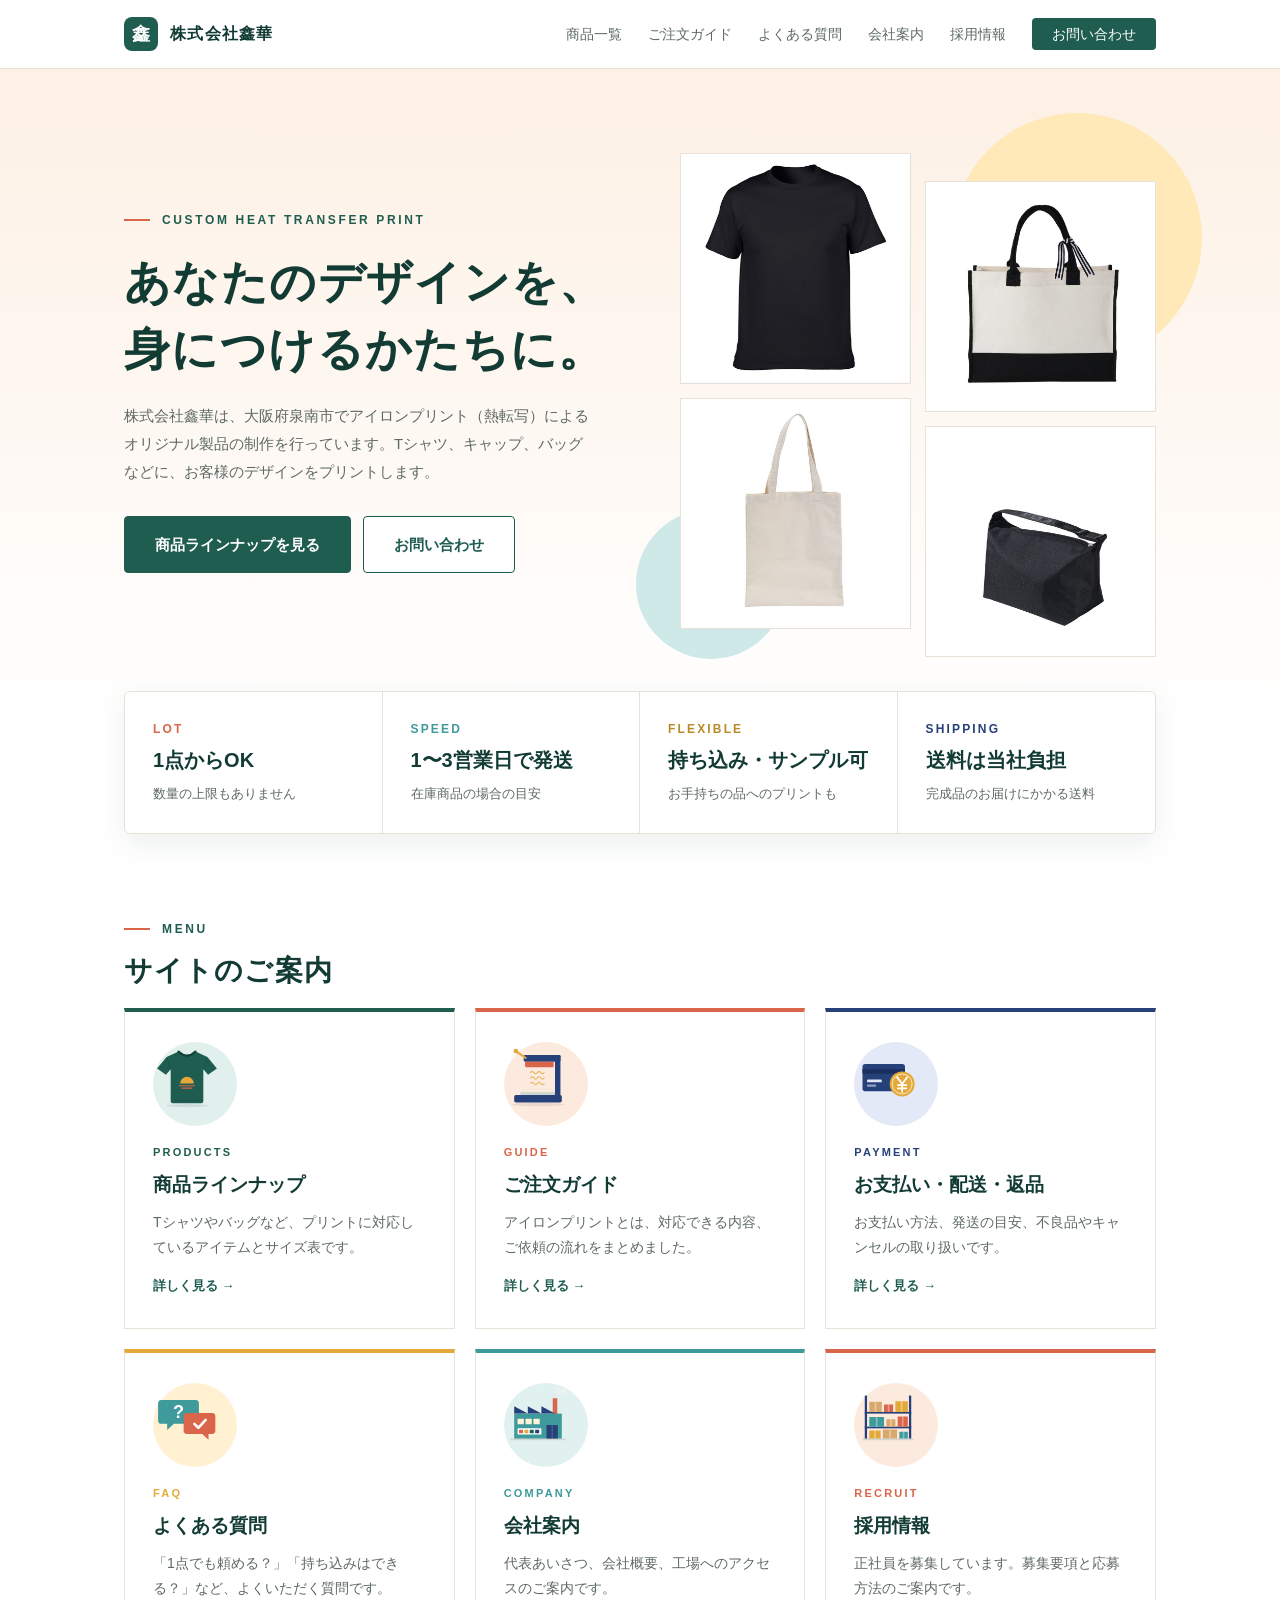
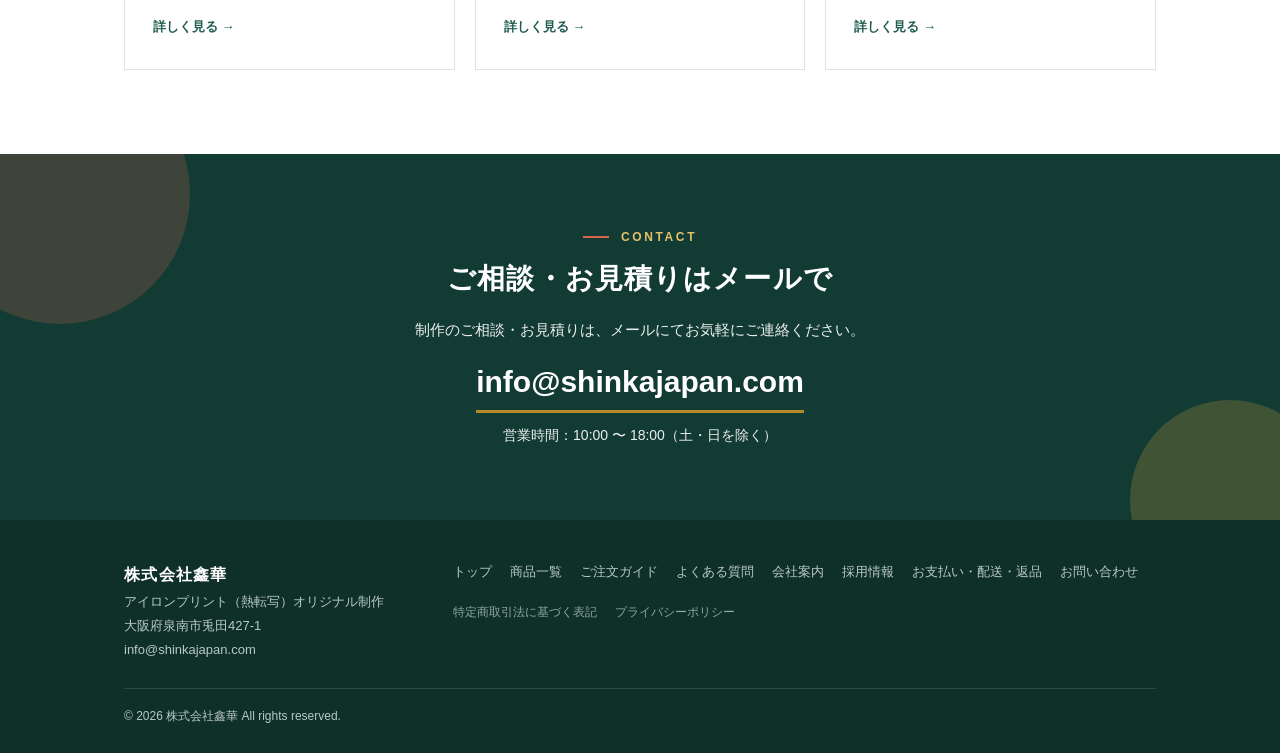
==== commit 81514319: "Add files via upload" ====
--- a/index.html
+++ b/index.html
@@ -4,8 +4,17 @@
 <meta charset="utf-8">
 <meta name="viewport" content="width=device-width, initial-scale=1">
 <title>株式会社鑫華 | オリジナルアイロンプリント（熱転写）制作</title>
-<meta name="description" content="大阪府泉南市の株式会社鑫華。Tシャツ・キャップ・バッグなどに、お客様のオリジナルデザインをプリントするアイロンプリント（熱転写）のオーダー制作を行っています。1点からご注文いただけます。">
+<meta name="description" content="大阪府泉南市の株式会社鑫華。Tシャツ・バッグなどに、お客様のオリジナルデザインをプリントするアイロンプリント（熱転写）のオーダー制作を行っています。1点から、持ち込みも承ります。">
 <meta name="theme-color" content="#1f5d50">
+<link rel="canonical" href="https://shinkajapan.com/">
+<meta property="og:type" content="website">
+<meta property="og:site_name" content="株式会社鑫華">
+<meta property="og:title" content="株式会社鑫華 | オリジナルアイロンプリント（熱転写）制作">
+<meta property="og:description" content="大阪府泉南市の株式会社鑫華。Tシャツ・バッグなどに、お客様のオリジナルデザインをプリントするアイロンプリント（熱転写）のオーダー制作を行っています。1点から、持ち込みも承ります。">
+<meta property="og:url" content="https://shinkajapan.com/">
+<meta property="og:image" content="https://shinkajapan.com/og.png">
+<meta property="og:locale" content="ja_JP">
+<meta name="twitter:card" content="summary_large_image">
 <link rel="icon" href="favicon.svg" type="image/svg+xml">
 <link rel="stylesheet" href="style.css">
 </head>
@@ -13,8 +22,8 @@
 <header>
  <div class="wrap">
   <a class="brand" href="index.html"><span class="mark">鑫</span><b>株式会社鑫華</b></a>
-  <nav class="d"><a href="products.html">商品一覧</a><a href="guide.html">ご注文について</a><a href="company.html">会社案内</a><a href="recruit.html">採用情報</a><a class="cta" href="contact.html">お問い合わせ</a></nav>
-  <details class="m-menu"><summary>メニュー</summary><div><a href="products.html">商品一覧</a><a href="guide.html">ご注文について</a><a href="company.html">会社案内</a><a href="recruit.html">採用情報</a><a href="contact.html">お問い合わせ</a></div></details>
+  <nav class="d"><a href="products.html">商品一覧</a><a href="guide.html">ご注文ガイド</a><a href="faq.html">よくある質問</a><a href="company.html">会社案内</a><a href="recruit.html">採用情報</a><a class="cta" href="contact.html">お問い合わせ</a></nav>
+  <details class="m-menu"><summary>メニュー</summary><div><a href="index.html">トップ</a><a href="products.html">商品一覧</a><a href="guide.html">ご注文ガイド</a><a href="faq.html">よくある質問</a><a href="company.html">会社案内</a><a href="recruit.html">採用情報</a><a href="payment.html">お支払い・配送・返品</a><a href="contact.html">お問い合わせ</a></div></details>
  </div>
 </header>
 <main>
@@ -25,27 +34,72 @@
   <p>株式会社鑫華は、大阪府泉南市でアイロンプリント（熱転写）によるオリジナル製品の制作を行っています。Tシャツ、キャップ、バッグなどに、お客様のデザインをプリントします。</p>
   <div class="btns"><a class="btn" href="products.html">商品ラインナップを見る</a><a class="btn line" href="contact.html">お問い合わせ</a></div>
  </div>
- <div class="mosaic">
+ <div class="mwrap"><div class="mosaic">
   <div><img src="images/products/tshirt-black-1.jpg" alt="ブラックのTシャツ" width="900" height="900"></div>
   <div><img src="images/products/gift-tote-1.jpg" alt="ギフトトートバッグ" width="900" height="900"></div>
   <div><img src="images/products/tote-white-1.jpg" alt="キャンバス トートバッグ" width="900" height="900"></div>
   <div><img src="images/products/lunch-black-1.jpg" alt="ランチバッグ" width="900" height="900"></div>
- </div>
+ </div></div>
 </div></div>
 
 <div class="wrap"><div class="facts">
- <div><small>LOT</small><b>1点からOK</b><span>個人のお客様も歓迎</span></div>
- <div><small>SHIPPING</small><b>1〜3営業日で発送</b><span>ご注文内容の確定後の目安</span></div>
- <div><small>CUSTOMER</small><b>どなたでもご注文可能</b><span>個人・法人・ネットショップ運営者様</span></div>
+ <div><small>LOT</small><b>1点からOK</b><span>数量の上限もありません</span></div>
+ <div><small>SPEED</small><b>1〜3営業日で発送</b><span>在庫商品の場合の目安</span></div>
+ <div><small>FLEXIBLE</small><b>持ち込み・サンプル可</b><span>お手持ちの品へのプリントも</span></div>
+ <div><small>SHIPPING</small><b>送料は当社負担</b><span>完成品のお届けにかかる送料</span></div>
 </div></div>
 
 <section class="sec"><div class="wrap">
  <span class="eyebrow">MENU</span>
  <h2>サイトのご案内</h2>
  <div class="links">
-  <a href="products.html"><small>PRODUCTS</small><b>商品ラインナップ</b><span>Tシャツ、トートバッグ、ランチバッグ、ポーチなど、プリントに対応しているアイテムをご紹介します。</span><i>詳しく見る →</i></a>
-  <a href="guide.html"><small>GUIDE</small><b>ご注文について</b><span>アイロンプリントとは、納期やお見積り、ご依頼の流れをまとめました。</span><i>詳しく見る →</i></a>
-  <a href="company.html"><small>COMPANY</small><b>会社案内</b><span>私たちについて、会社概要、所在地のご案内です。</span><i>詳しく見る →</i></a>
+  <a href="products.html"><span class="ic"><svg class="x" viewBox="0 0 200 200" role="img" aria-hidden="true" focusable="false"><ellipse cx="100" cy="187" rx="62" ry="5" fill="rgba(0,0,0,.08)"/>
+<path d="M75 28 L40 44 L12 78 L38 96 L52 80 L52 174 Q52 180 58 180 L142 180 Q148 180 148 174 L148 80 L162 96 L188 78 L160 44 L125 28 Q100 52 75 28 Z" fill="#1f5d50"/>
+<path d="M75 28 Q100 52 125 28" fill="none" stroke="#14403a" stroke-width="6" stroke-linecap="round"/>
+<path d="M52 80 L41 47 M148 80 L159 47" stroke="rgba(0,0,0,.14)" stroke-width="2" fill="none"/>
+<path d="M57 172 H143" stroke="rgba(0,0,0,.14)" stroke-width="2"/>
+<path d="M80 122 A20 20 0 0 1 120 122 Z" fill="#e3a93a"/>
+<rect x="76" y="127" width="48" height="3.5" rx="1.7" fill="#d9654a"/>
+<rect x="84" y="134" width="32" height="3.5" rx="1.7" fill="#d9654a"/></svg></span><small>PRODUCTS</small><b>商品ラインナップ</b><span>Tシャツやバッグなど、プリントに対応しているアイテムとサイズ表です。</span><i>詳しく見る →</i></a>
+  <a href="guide.html"><span class="ic"><svg class="x" viewBox="0 0 200 200" role="img" aria-hidden="true" focusable="false"><ellipse cx="100" cy="184" rx="78" ry="5" fill="rgba(0,0,0,.08)"/>
+<rect x="30" y="156" width="140" height="22" rx="5" fill="#26407a"/>
+<rect x="48" y="146" width="104" height="10" rx="3" fill="#cfd6d1"/>
+<rect x="56" y="140" width="88" height="7" rx="2" fill="#fbeede" stroke="#e5d6c2" stroke-width="1"/>
+<rect x="150" y="38" width="16" height="122" rx="4" fill="#26407a"/>
+<rect x="58" y="38" width="108" height="20" rx="4" fill="#26407a"/>
+<rect x="62" y="58" width="84" height="16" rx="3" fill="#d9654a"/>
+<path d="M64 47 L38 29" stroke="#e3a93a" stroke-width="6" stroke-linecap="round"/>
+<circle cx="35" cy="27" r="7" fill="#e3a93a"/>
+<path d="M78 90 q5 -7 10 0 t10 0 t10 0 t10 0 M78 106 q5 -7 10 0 t10 0 t10 0 t10 0 M78 122 q5 -7 10 0 t10 0 t10 0 t10 0" fill="none" stroke="#e3a93a" stroke-width="3" stroke-linecap="round" stroke-linejoin="round" opacity=".85"/></svg></span><small>GUIDE</small><b>ご注文ガイド</b><span>アイロンプリントとは、対応できる内容、ご依頼の流れをまとめました。</span><i>詳しく見る →</i></a>
+  <a href="payment.html"><span class="ic"><svg class="x" viewBox="0 0 240 200" role="img" aria-hidden="true" focusable="false"><rect x="30" y="58" width="150" height="96" rx="10" fill="#26407a"/>
+<rect x="30" y="76" width="150" height="16" fill="#1b2f5e"/>
+<rect x="46" y="112" width="52" height="10" rx="3" fill="#dfe6f3"/>
+<rect x="46" y="130" width="32" height="8" rx="3" fill="#8fa2c8"/>
+<circle cx="170" cy="128" r="44" fill="#e3a93a"/>
+<circle cx="170" cy="128" r="35" fill="none" stroke="#fff3d6" stroke-width="3"/>
+<path d="M152 104 L170 128 L188 104 M170 128 V156 M155 132 H185 M155 144 H185" stroke="#fff" stroke-width="6" fill="none" stroke-linecap="round" stroke-linejoin="round"/></svg></span><small>PAYMENT</small><b>お支払い・配送・返品</b><span>お支払い方法、発送の目安、不良品やキャンセルの取り扱いです。</span><i>詳しく見る →</i></a>
+  <a href="faq.html"><span class="ic"><svg class="x" viewBox="0 0 240 200" role="img" aria-hidden="true" focusable="false"><path d="M30 40 H150 Q162 40 162 52 V112 Q162 124 150 124 H74 L50 146 V124 H30 Q18 124 18 112 V52 Q18 40 30 40 Z" fill="#3f9a9c"/>
+<text x="90" y="104" font-size="64" font-weight="700" text-anchor="middle" fill="#fff" font-family="sans-serif">?</text>
+<path d="M120 86 H208 Q220 86 220 98 V148 Q220 160 208 160 H196 V180 L174 160 H120 Q108 160 108 148 V98 Q108 86 120 86 Z" fill="#d9654a"/>
+<path d="M146 124 L160 138 L186 110" stroke="#fff" stroke-width="9" fill="none" stroke-linecap="round" stroke-linejoin="round"/></svg></span><small>FAQ</small><b>よくある質問</b><span>「1点でも頼める？」「持ち込みはできる？」など、よくいただく質問です。</span><i>詳しく見る →</i></a>
+  <a href="company.html"><span class="ic"><svg class="x" viewBox="0 0 240 200" role="img" aria-hidden="true" focusable="false"><rect x="22" y="176" width="196" height="6" rx="3" fill="#cfd6d1"/>
+<rect x="172" y="34" width="16" height="58" fill="#d9654a"/>
+<circle cx="178" cy="24" r="8" fill="#e4e9e6"/><circle cx="192" cy="14" r="10" fill="#edf0ee"/><circle cx="210" cy="8" r="7" fill="#f3f5f4"/>
+<rect x="36" y="88" width="168" height="88" fill="#3f9a9c"/>
+<path d="M36 88 V62 L84 88 V62 L132 88 V62 L180 88 Z" fill="#26407a"/>
+<rect x="48" y="106" width="22" height="20" rx="2" fill="#fff4d6"/><rect x="76" y="106" width="22" height="20" rx="2" fill="#fff4d6"/><rect x="104" y="106" width="22" height="20" rx="2" fill="#fff4d6"/>
+<rect x="48" y="140" width="84" height="22" rx="2" fill="#fff"/>
+<rect x="53" y="145" width="14" height="12" rx="1" fill="#d9654a"/><rect x="72" y="145" width="14" height="12" rx="1" fill="#e3a93a"/><rect x="91" y="145" width="14" height="12" rx="1" fill="#1f5d50"/><rect x="110" y="145" width="14" height="12" rx="1" fill="#26407a"/>
+<rect x="150" y="128" width="40" height="48" rx="2" fill="#26407a"/>
+<path d="M170 128 V176" stroke="rgba(255,255,255,.35)" stroke-width="2"/></svg></span><small>COMPANY</small><b>会社案内</b><span>代表あいさつ、会社概要、工場へのアクセスのご案内です。</span><i>詳しく見る →</i></a>
+  <a href="recruit.html"><span class="ic"><svg class="x" viewBox="0 0 240 200" role="img" aria-hidden="true" focusable="false"><rect x="38" y="24" width="8" height="156" rx="2" fill="#26407a"/>
+<rect x="194" y="24" width="8" height="156" rx="2" fill="#26407a"/>
+<rect x="38" y="82" width="164" height="6" fill="#26407a"/>
+<rect x="38" y="134" width="164" height="6" fill="#26407a"/>
+<rect x="30" y="176" width="180" height="6" rx="3" fill="#cfd6d1"/>
+<rect x="54" y="46" width="44" height="36" rx="2" fill="#d9a86c"/><rect x="73.0" y="46" width="6" height="36" fill="rgba(255,255,255,.35)"/><rect x="106" y="56" width="32" height="26" rx="2" fill="#d9654a"/><rect x="119.0" y="56" width="6" height="26" fill="rgba(255,255,255,.35)"/><rect x="146" y="44" width="44" height="38" rx="2" fill="#e3a93a"/><rect x="165.0" y="44" width="6" height="38" fill="rgba(255,255,255,.35)"/>
+<rect x="54" y="100" width="52" height="34" rx="2" fill="#3f9a9c"/><rect x="77.0" y="100" width="6" height="34" fill="rgba(255,255,255,.35)"/><rect x="114" y="108" width="32" height="26" rx="2" fill="#d9a86c"/><rect x="127.0" y="108" width="6" height="26" fill="rgba(255,255,255,.35)"/><rect x="154" y="98" width="36" height="36" rx="2" fill="#d9654a"/><rect x="169.0" y="98" width="6" height="36" fill="rgba(255,255,255,.35)"/>
+<rect x="54" y="148" width="40" height="28" rx="2" fill="#e3a93a"/><rect x="71.0" y="148" width="6" height="28" fill="rgba(255,255,255,.35)"/><rect x="102" y="144" width="50" height="32" rx="2" fill="#d9a86c"/><rect x="124.0" y="144" width="6" height="32" fill="rgba(255,255,255,.35)"/><rect x="160" y="152" width="30" height="24" rx="2" fill="#3f9a9c"/><rect x="172.0" y="152" width="6" height="24" fill="rgba(255,255,255,.35)"/></svg></span><small>RECRUIT</small><b>採用情報</b><span>正社員を募集しています。募集要項と応募方法のご案内です。</span><i>詳しく見る →</i></a>
  </div>
 </div></section>
 <section class="cband"><div class="wrap">
@@ -53,14 +107,14 @@
  <h2>ご相談・お見積りはメールで</h2>
  <p>制作のご相談・お見積りは、メールにてお気軽にご連絡ください。</p>
  <a class="mailbig" href="mailto:info@shinkajapan.com">info@shinkajapan.com</a>
- <p style="font-size:14px">営業時間：10:00 〜 18:00</p>
+ <p style="font-size:14px">営業時間：10:00 〜 18:00（土・日を除く）</p>
 </div></section>
 </main>
 <footer>
  <div class="wrap">
   <div class="f">
-   <div><b>株式会社鑫華</b><br>アイロンプリント（熱転写）オリジナル制作<br>info@shinkajapan.com</div>
-   <nav><a href="index.html">トップ</a><a href="products.html">商品一覧</a><a href="guide.html">ご注文について</a><a href="company.html">会社案内</a><a href="recruit.html">採用情報</a><a href="contact.html">お問い合わせ</a></nav>
+   <div><b>株式会社鑫華</b><br>アイロンプリント（熱転写）オリジナル制作<br>大阪府泉南市兎田427-1<br>info@shinkajapan.com</div>
+   <div><nav><a href="index.html">トップ</a><a href="products.html">商品一覧</a><a href="guide.html">ご注文ガイド</a><a href="faq.html">よくある質問</a><a href="company.html">会社案内</a><a href="recruit.html">採用情報</a><a href="payment.html">お支払い・配送・返品</a><a href="contact.html">お問い合わせ</a></nav><nav class="legalnav"><a href="tokushoho.html">特定商取引法に基づく表記</a><a href="privacy.html">プライバシーポリシー</a></nav></div>
   </div>
   <small>© 2026 株式会社鑫華 All rights reserved.</small>
  </div>
--- a/style.css
+++ b/style.css
@@ -1,4 +1,4 @@
-:root{--ink:#1f2826;--sub:#5d6965;--bg:#fff;--soft:#f4f6f3;--green:#1f5d50;--green-d:#123b34;--gold:#b98a2a;--line:#e3e7e2}
+:root{--ink:#1f2826;--sub:#5d6965;--bg:#fff;--soft:#f8f4ec;--green:#1f5d50;--green-d:#123b34;--gold:#b98a2a;--line:#e6e2d8;--coral:#d9654a;--mustard:#e3a93a;--teal:#3f9a9c;--navy:#26407a;--sky:#e9f4f3}
 *{box-sizing:border-box;margin:0;padding:0}
 html{scroll-behavior:smooth}
 body{font-family:"Hiragino Sans","Hiragino Kaku Gothic ProN","Noto Sans JP","Yu Gothic",Meiryo,sans-serif;color:var(--ink);background:var(--bg);line-height:1.85;font-size:15px;-webkit-font-smoothing:antialiased}
@@ -138,8 +138,53 @@
 footer nav a:hover{color:#fff}
 footer small{display:block;margin-top:26px;border-top:1px solid rgba(255,255,255,.12);padding-top:16px;font-size:12px}
 
+.hero{background:linear-gradient(180deg,#fdf0e4 0,#fff 100%)}
+.mwrap{position:relative}
+.mwrap::before{content:"";position:absolute;width:250px;height:250px;border-radius:50%;background:#ffe9b8;right:-46px;top:-40px;z-index:0}
+.mwrap::after{content:"";position:absolute;width:150px;height:150px;border-radius:50%;background:#cfe9e8;left:-44px;bottom:-30px;z-index:0}
+.mosaic{position:relative;z-index:1}
+.facts div:nth-child(1) small{color:var(--coral)}
+.facts div:nth-child(2) small{color:var(--teal)}
+.facts div:nth-child(3) small{color:var(--gold)}
+.links a{border-top:4px solid var(--c)}
+.links a:nth-child(1){--c:var(--green);--t:#e1f0ec}
+.links a:nth-child(2){--c:var(--coral);--t:#fdeadf}
+.links a:nth-child(3){--c:var(--navy);--t:#e3e9f6}
+.links small{color:var(--c)}
+.ic{display:grid;place-items:center;width:84px;height:84px;border-radius:50%;background:var(--t);margin-bottom:16px}
+.ic svg{width:68px;height:68px}
+.sec.sky{background:var(--sky)}
+.pagehead .wrap{position:relative}
+.pagehead{border-bottom:none}
+.pagehead.sun{background:#fff3d6}
+.pagehead.teal{background:#e3f1f0}
+.pagehead.blush{background:#fde9de}
+.pagehead.navy{background:#e6ebf7}
+.ph-art{position:absolute;right:24px;top:50%;transform:translateY(-50%);width:230px}
+.ph-art svg{width:100%;height:auto;display:block}
+.ph-art.duo{width:320px;display:flex;gap:4px}
+.ph-art.duo svg{width:50%}
+.pagehead p,.pagehead h1{max-width:34em}
+.steps .step,.feat>div,.tri>div{--c:var(--gold)}
+.step{border-top:4px solid var(--c)}
+.step:nth-child(5n+1),.feat>div:nth-child(6n+1){--c:var(--coral)}
+.step:nth-child(5n+2),.feat>div:nth-child(6n+2){--c:var(--mustard)}
+.step:nth-child(5n+3),.feat>div:nth-child(6n+3){--c:var(--teal)}
+.step:nth-child(5n+4),.feat>div:nth-child(6n+4){--c:var(--navy)}
+.step:nth-child(5n+5),.feat>div:nth-child(6n+5){--c:var(--green)}
+.feat>div:nth-child(6n+6){--c:var(--coral)}
+.feat>div{border-top:3px solid var(--c)}
+.step .num{color:var(--c);opacity:.55}
+.st-art{display:block;width:120px;height:120px;margin:0 auto 6px}
+.cband{position:relative;overflow:hidden}
+.cband::before{content:"";position:absolute;width:260px;height:260px;border-radius:50%;background:rgba(217,101,74,.22);left:-70px;top:-90px}
+.cband::after{content:"";position:absolute;width:200px;height:200px;border-radius:50%;background:rgba(227,169,58,.22);right:-50px;bottom:-80px}
+.cband .wrap{position:relative;z-index:1}
+.job{margin-top:6px}
+.pcard .chip{background:#fff}
+.eyebrow::before{background:var(--coral)}
 @media(max-width:900px){.steps{grid-template-columns:1fr 1fr}.grid{grid-template-columns:1fr 1fr}.links,.tri,.feat{grid-template-columns:1fr}}
-@media(max-width:820px){nav.d{display:none}.m-menu{display:block}}
+@media(max-width:820px){nav.d{display:none}.m-menu{display:block}.ph-art{display:none}}
 @media(max-width:720px){
  .hero{padding:48px 0 52px}
  .hero .wrap,.two{grid-template-columns:1fr;gap:36px}
@@ -155,3 +200,55 @@
  table.info th{border-bottom:none;padding-bottom:0;background:#fff}
 }
 @media(max-width:520px){.grid,.steps{grid-template-columns:1fr}}
+
+.facts{grid-template-columns:repeat(4,1fr)}
+.facts div:nth-child(4) small{color:var(--navy)}
+.links a:nth-child(4){--c:var(--mustard);--t:#fff1d2}
+.links a:nth-child(5){--c:var(--teal);--t:#e1f1f0}
+.links a:nth-child(6){--c:var(--coral);--t:#fdeadf}
+.cards{display:grid;grid-template-columns:repeat(3,1fr);gap:20px}
+.cap{background:#fff;border:1px solid var(--line);border-radius:6px;padding:24px 22px;display:flex;gap:16px;align-items:flex-start}
+.cap .ic{flex:none;width:76px;height:76px;margin:0}
+.cap .ic svg{width:62px;height:62px}
+.cap h3{font-size:16px;color:var(--green-d);margin-bottom:4px}
+.cap p{font-size:14px;color:var(--sub);line-height:1.8}
+.cap:nth-child(6n+1){--t:#fdeadf}.cap:nth-child(6n+2){--t:#fff1d2}.cap:nth-child(6n+3){--t:#e1f1f0}
+.cap:nth-child(6n+4){--t:#e3e9f6}.cap:nth-child(6n+5){--t:#e1f0ec}.cap:nth-child(6n+6){--t:#fdeadf}
+.pay{display:grid;grid-template-columns:1fr 1fr;gap:22px}
+.pbox{background:#fff;border:1px solid var(--line);border-radius:6px;padding:28px 28px 24px}
+.pbox .head{display:flex;align-items:center;gap:16px;margin-bottom:12px}
+.pbox .head svg{width:84px;height:70px;flex:none}
+.pbox h3{font-size:19px;color:var(--green-d)}
+.pbox ul{list-style:none}
+.pbox li{padding:10px 0;border-top:1px dashed var(--line);font-size:14.5px}
+.pbox li:first-child{border-top:none}
+.pbox li b{display:block;font-size:13px;color:var(--gold);letter-spacing:.06em}
+.faq{max-width:860px}
+.faq details{background:#fff;border:1px solid var(--line);border-radius:6px;margin-bottom:12px}
+.faq summary{list-style:none;cursor:pointer;padding:18px 54px 18px 64px;position:relative;font-weight:700;color:var(--green-d)}
+.faq summary::-webkit-details-marker{display:none}
+.faq summary::before{content:"Q";position:absolute;left:18px;top:14px;width:32px;height:32px;border-radius:50%;background:var(--teal);color:#fff;display:grid;place-items:center;font-size:15px}
+.faq summary::after{content:"+";position:absolute;right:22px;top:12px;font-size:24px;color:var(--green);font-weight:400}
+.faq details[open] summary::after{content:"−"}
+.faq .a{padding:0 24px 20px 64px;position:relative;color:var(--sub)}
+.faq .a::before{content:"A";position:absolute;left:18px;top:0;width:32px;height:32px;border-radius:50%;background:var(--coral);color:#fff;display:grid;place-items:center;font-size:15px;font-weight:700}
+.faq h3{font-size:15px;letter-spacing:.14em;color:var(--gold);margin:34px 0 12px}
+.greet{display:grid;grid-template-columns:1fr 280px;gap:46px;align-items:center}
+.greet .sign{margin-top:18px;text-align:right;font-weight:700;color:var(--green-d)}
+.greet svg{width:100%;height:auto}
+.acc{display:grid;grid-template-columns:1fr 300px;gap:40px;align-items:center}
+.acc ul{list-style:none}
+.acc li{padding:12px 0;border-bottom:1px solid var(--line);display:flex;gap:14px}
+.acc li b{flex:none;width:110px;color:var(--green-d)}
+.acc svg{width:100%;height:auto}
+.legal{max-width:880px}
+.legal h2{font-size:20px;margin-top:34px}
+.legal p,.legal li{color:var(--ink)}
+.legal ol{padding-left:1.4em}
+.legal li{margin:4px 0}
+.legal .date{margin-top:34px;color:var(--sub);font-size:14px}
+footer .legalnav{margin-top:10px}
+footer .legalnav a{font-size:12px;color:#8fa8a1}
+.tag-s{display:inline-block;font-size:12px;background:#fff1d2;color:#8a6516;border-radius:20px;padding:1px 12px;margin-left:6px;font-weight:700}
+@media(max-width:900px){.facts{grid-template-columns:1fr 1fr}.facts div:nth-child(2){border-right:none}.facts div:nth-child(-n+2){border-bottom:1px solid var(--line)}.cards{grid-template-columns:1fr 1fr}.pay{grid-template-columns:1fr}.greet,.acc{grid-template-columns:1fr}.greet svg,.acc svg{max-width:260px;margin:0 auto}}
+@media(max-width:600px){.cards{grid-template-columns:1fr}.facts{grid-template-columns:1fr}.acc li{flex-direction:column;gap:2px}.acc li b{width:auto}.faq summary{padding-left:58px}.faq .a{padding-left:58px}}
